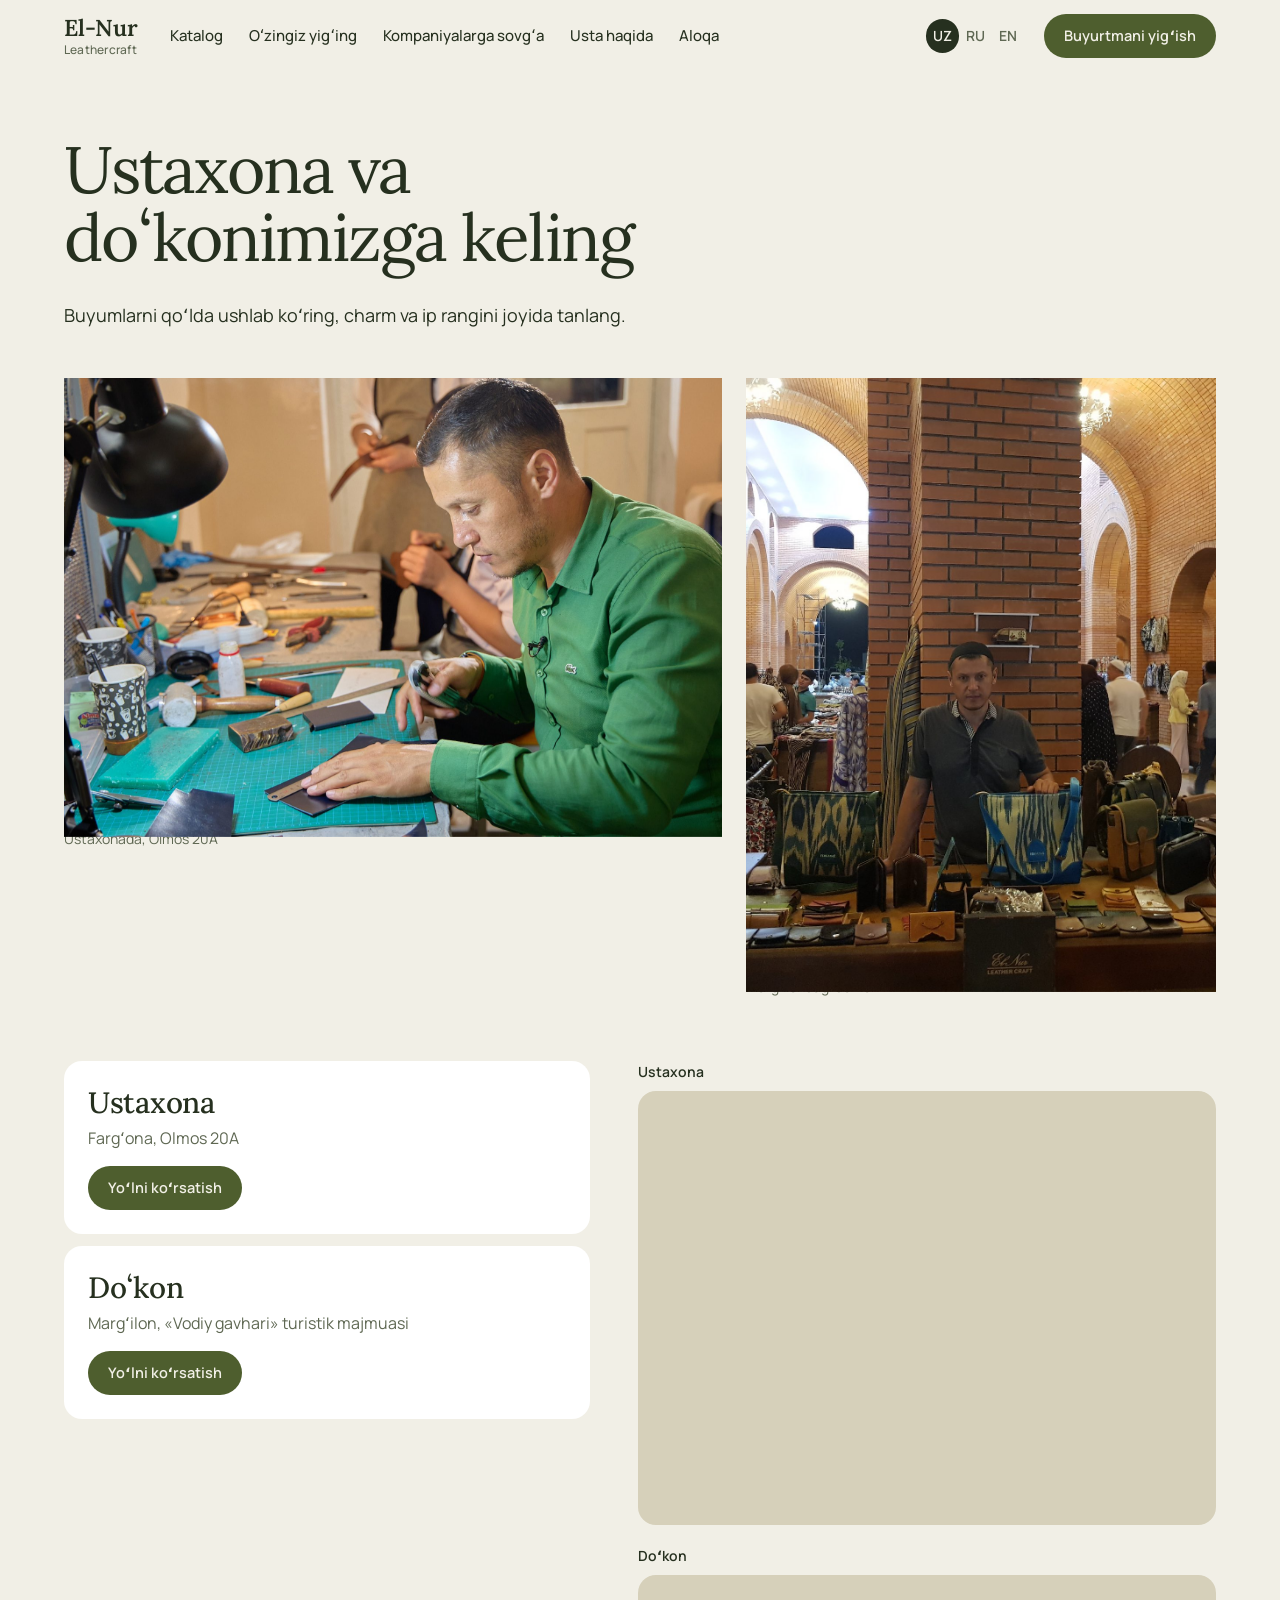
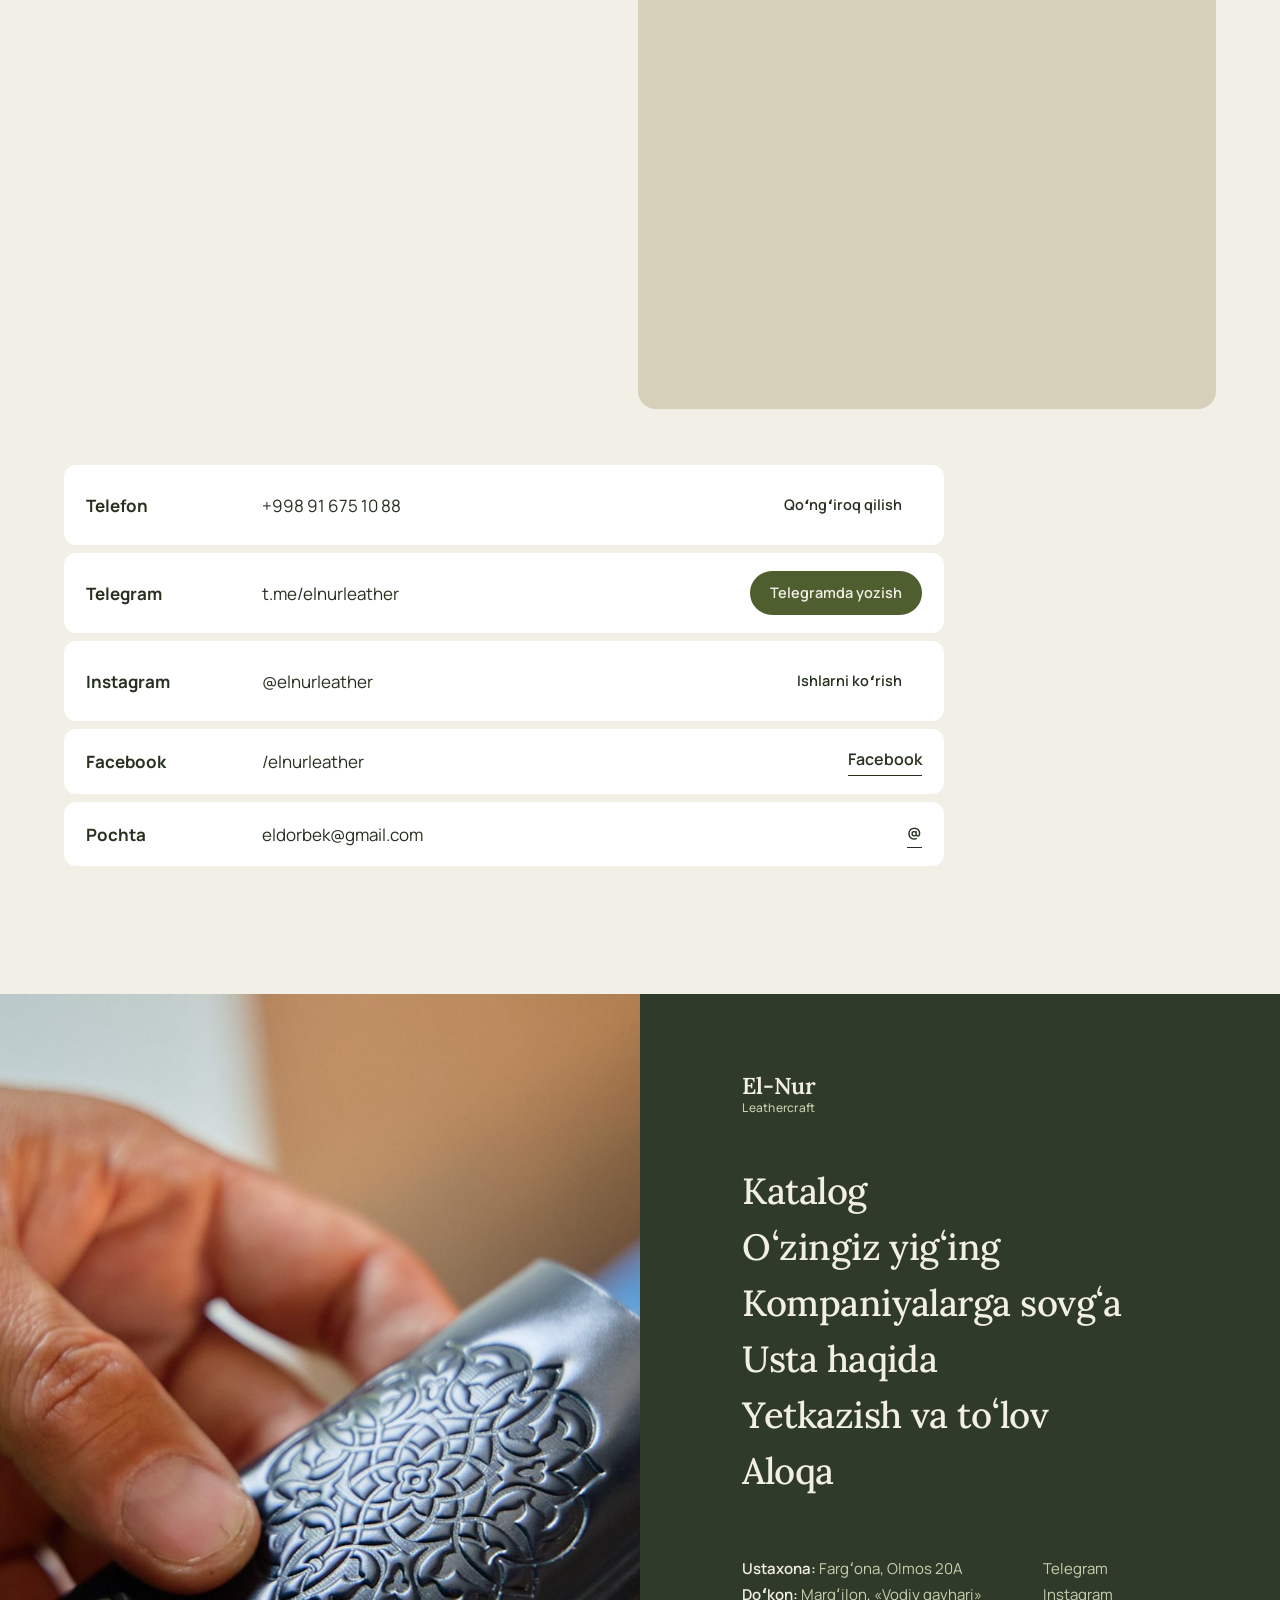
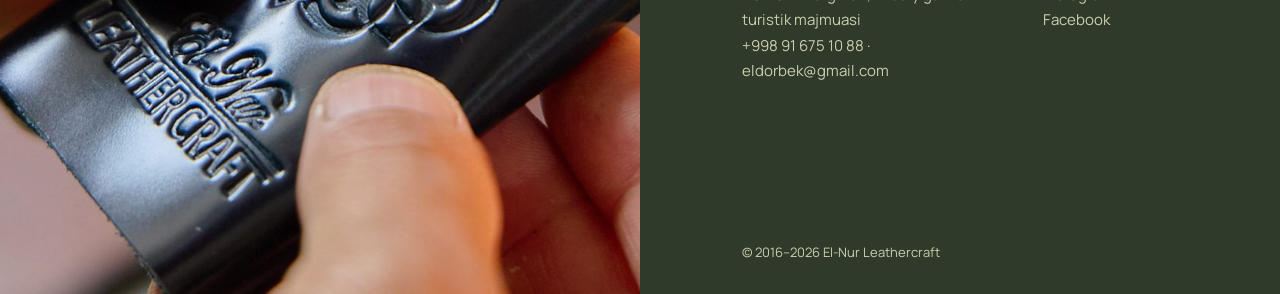
==== aloqa.html @ 0860b99e "El-Nur Leathercraft: sayt (bir sahifali landing + koʻp sahifali versiya) Co-Authored-By: Claude Opus" ====
<!doctype html>
<html lang="uz">
<head>
<meta charset="utf-8">
<meta name="viewport" content="width=device-width, initial-scale=1">
<title>Aloqa: ustaxona Fargʻonada, doʻkon Margʻilonda · El-Nur</title>
<meta name="description" content="El-Nur ustaxonasi: Fargʻona, Olmos 20A. Doʻkon: Margʻilon, «Vodiy gavhari». Telefon +998 91 675 10 88, Telegram va Instagram @elnurleather.">
<meta property="og:title" content="Aloqa: ustaxona Fargʻonada, doʻkon Margʻilonda · El-Nur"><meta property="og:description" content="El-Nur ustaxonasi: Fargʻona, Olmos 20A. Doʻkon: Margʻilon, «Vodiy gavhari». Telefon +998 91 675 10 88, Telegram va Instagram @elnurleather."><meta property="og:type" content="website">
<!-- og:image (1200x630, руки мастера за работой + логотип): нужна фотография от владельца -->
<link rel="icon" href="data:image/svg+xml,%3Csvg xmlns='http://www.w3.org/2000/svg' viewBox='0 0 32 32'%3E%3Crect width='32' height='32' rx='8' fill='%232F3A2A'/%3E%3Ctext x='16' y='22' text-anchor='middle' font-family='Georgia,serif' font-weight='600' font-size='17' fill='%23F1EFE6'%3EEN%3C/text%3E%3C/svg%3E">
<link rel="preconnect" href="https://fonts.googleapis.com">
<link rel="preconnect" href="https://fonts.gstatic.com" crossorigin>
<link href="https://fonts.googleapis.com/css2?family=Lora:wght@400;500;600&family=Manrope:wght@400;500;600;700&display=swap" rel="stylesheet">
<link rel="stylesheet" href="css/style.css">
<link rel="stylesheet" href="css/home.css">
<script>document.documentElement.className+=" js"</script>
<script>window.PAGE_META={"uz": ["Aloqa: ustaxona Fargʻonada, doʻkon Margʻilonda · El-Nur", "El-Nur ustaxonasi: Fargʻona, Olmos 20A. Doʻkon: Margʻilon, «Vodiy gavhari». Telefon +998 91 675 10 88, Telegram va Instagram @elnurleather."], "ru": ["Контакты: мастерская в Фергане, магазин в Маргилане", "Мастерская El-Nur: Фергана, Olmos 20A. Магазин: Маргилан, «Vodiy gavhari». Телефон +998 91 675 10 88, Telegram и Instagram @elnurleather."], "en": ["Visit El-Nur Leathercraft — Fergana & Margilan", "Workshop at Olmos 20A, Fergana, and a shop in the Vodiy Gavhari tourist complex, Margilan. Call +998 91 675 10 88 or message us on Telegram."]}</script>
</head>
<body class="home inner" data-page="aloqa" data-langs="uz,ru,en">
<header class="site"><div class="wrap bar"><a class="logo" href="index.html" aria-label="El-Nur Leathercraft"><b>El-Nur</b><span>Leathercraft</span></a><nav class="nav" aria-label="Menu"><a href="katalog.html" data-t="nav.catalog"></a><a href="konstruktor.html" data-t="nav.build"></a><a href="sovgalar.html" data-t="nav.gifts" data-noen></a><a href="usta.html" data-t="nav.about"></a><a href="aloqa.html" data-t="nav.contact" aria-current="page"></a></nav><div class="end"><div class="lang" role="group" data-aria="lang.label"><button type="button" data-set="uz" aria-pressed="true">UZ</button><button type="button" data-set="ru" aria-pressed="false">RU</button><button type="button" data-set="en" aria-pressed="false">EN</button></div><a class="btn btn-primary btn-sm" href="konstruktor.html" data-t="cta.build"></a><button class="menu-btn" type="button" aria-expanded="false" aria-controls="drawer" data-aria="menu"><svg viewBox="0 0 24 24" width="20" height="20" fill="none" stroke="currentColor" stroke-width="1.7" stroke-linecap="round"><path d="M4 8h16M4 16h16"/></svg><span class="t" data-t="menu"></span></button></div></div><div class="wrap drawer" id="drawer"><a href="katalog.html" data-t="nav.catalog"></a><a href="konstruktor.html" data-t="nav.build"></a><a href="sovgalar.html" data-t="nav.gifts" data-noen></a><a href="usta.html" data-t="nav.about"></a><a href="yetkazish.html" data-t="nav.delivery" data-noen></a><a href="aloqa.html" data-t="nav.contact" aria-current="page"></a><div class="lang" role="group" data-aria="lang.label"><button type="button" data-set="uz" aria-pressed="true">UZ</button><button type="button" data-set="ru" aria-pressed="false">RU</button><button type="button" data-set="en" aria-pressed="false">EN</button></div></div></header>
<main>
<div class="wrap page-head">
  <h1 data-t="ct.h1" style="max-width:16ch"></h1>
  <p class="lead" data-t="ct.lead" style="max-width:36em"></p>
  <!-- Часы работы мастерской и магазина, нужно ли звонить перед визитом, принимают ли группы туристов [уточнить у владельца].
       Точные точки на карте (координаты) не известны: карта ищет по адресу из js/config.js (MAP_WORKSHOP_Q, MAP_SHOP_Q) [уточнить у владельца]. -->

  <div class="ct-pics"><figure class="rv"><img data-par src="img/master.jpg" width="2000" height="1333" alt="Ustaxona, Fargʻona" loading="lazy"><figcaption data-t="cap.master"></figcaption></figure><figure class="rv d1"><img data-par src="img/shop.jpg" width="2000" height="1500" alt="Doʻkon, Margʻilon" loading="lazy"><figcaption data-t="cap.shop"></figcaption></figure></div>

  <div class="contact-grid">
    <div>
      <div class="place rv"><h3 data-t="ct.ws"></h3><p data-t="ct.wsv"></p><a class="btn btn-primary btn-sm" data-link="route-ws" href="#" data-t="ct.route"></a></div>
      <div class="place rv d1"><h3 data-t="ct.sh"></h3><p data-t="ct.shv"></p><a class="btn btn-primary btn-sm" data-link="route-sh" href="#" data-t="ct.route"></a></div>
    </div>
    <div>
      <p class="maplabel" data-t="ct.ws"></p>
      <div class="map"><iframe data-q="MAP_WORKSHOP_Q" loading="lazy" referrerpolicy="no-referrer-when-downgrade" title="Map"></iframe></div>
      <p class="maplabel" data-t="ct.sh" style="margin-top:20px"></p>
      <div class="map"><iframe data-q="MAP_SHOP_Q" loading="lazy" referrerpolicy="no-referrer-when-downgrade" title="Map"></iframe></div>
    </div>
  </div>

  <ul class="cgrid">
    <li><b data-t="ct.phone"></b><span data-phone></span><a class="btn btn-line btn-sm" data-link="tel" href="#" data-t="ct.callbtn"></a></li>
    <li><b data-t="ct.tg"></b><span>t.me/elnurleather</span><a class="btn btn-primary btn-sm" data-link="tg" href="#" data-t="ct.tgbtn"></a></li>
    <li><b data-t="ct.ig"></b><span>@elnurleather</span><a class="btn btn-line btn-sm" data-link="ig" href="#" data-t="ct.igbtn"></a></li>
    <li><b data-t="ct.fb"></b><span>/elnurleather</span><a class="link" data-link="fb" href="#">Facebook</a></li>
    <li><b data-t="ct.mail"></b><span data-email></span><a class="link" data-link="mail" href="#">@</a></li>
  </ul>
</div>
</main>

<footer class="h-foot">
  <div class="hf-photo"><img data-par src="img/emboss.jpg" width="2000" height="1333" alt="" loading="lazy"></div>
  <div class="hf-body">
    <a class="logo" href="index.html"><b>El-Nur</b><span>Leathercraft</span></a>
    <nav class="hf-menu" aria-label="Footer">
      <a href="katalog.html" data-t="nav.catalog"></a>
      <a href="konstruktor.html" data-t="nav.build"></a>
      <a href="sovgalar.html" data-t="nav.gifts" data-noen></a>
      <a href="usta.html" data-t="nav.about"></a>
      <a href="yetkazish.html" data-t="nav.delivery" data-noen></a>
      <a href="aloqa.html" data-t="nav.contact"></a>
    </nav>
    <div class="hf-info">
      <div><b data-t="foot.workshop"></b> <span data-t="foot.workshopv"></span><br><b data-t="foot.shop"></b> <span data-t="foot.shopv"></span><br><a data-link="tel" href="#" data-phone></a> · <a data-link="mail" href="#" data-email></a></div>
      <div><a data-link="tg" href="#">Telegram</a><br><a data-link="ig" href="#">Instagram</a><br><a data-link="fb" href="#">Facebook</a></div>
    </div>
    <p class="hf-legal" data-t="foot.copy"></p>
  </div>
</footer>
<div class="fab"><a class="tg" data-link="tg" href="#" data-aria="fab.tg"><svg viewBox="0 0 24 24" fill="none" stroke="currentColor" stroke-width="1.7" stroke-linejoin="round"><path d="M21 4L3 11.2l6.3 2.3L18 7.5l-6.6 7.2 7.1 5.3L21 4z"/></svg></a><a class="call" data-link="tel" href="#" data-aria="fab.call"><svg viewBox="0 0 24 24" fill="none" stroke="currentColor" stroke-width="1.7" stroke-linejoin="round"><path d="M5 4h4l2 5-2.5 1.5a11 11 0 005 5L15 13l5 2v4a2 2 0 01-2 2A16 16 0 013 6a2 2 0 012-2z"/></svg></a></div>
<script src="js/i18n.js"></script>
<script src="js/i18n-home.js"></script>
<script src="js/config.js"></script>
<script src="js/main.js"></script>
<script src="js/home.js"></script>
</body>
</html>
---- css/style.css ----
/* El-Nur Leathercraft — стиль «Олива и лён» (см. дизайн.md). Палитру и шрифты не менять. */
:root{
  --bg:#F1EFE6; --surface:#FFFFFF; --line:#DEDAC9; --text:#26301F; --muted:#5F6853;
  --accent:#4E5E2E; --accent-hover:#435127; --accent-press:#384421;
  --dark:#2F3A2A; --dark-2:#38452F; --on-dark:#F1EFE6; --on-dark-muted:#C9CFAE; --ph:#D6D0BA;
  --sel:#F7F7F0; --error:#9A3B2A;
  --r:18px; --header:72px; --bar:72px;
  --serif:"Lora",Georgia,serif; --sans:"Manrope",system-ui,-apple-system,"Segoe UI",sans-serif;
}
*{box-sizing:border-box;margin:0;padding:0}
html{-webkit-text-size-adjust:100%;scroll-behavior:smooth;scroll-padding-top:calc(var(--header) + 16px)}
body{background:var(--bg);color:var(--text);font:400 17px/1.6 var(--sans);-webkit-font-smoothing:antialiased;overflow-x:hidden}
a{color:inherit}
svg{display:block}
img{max-width:100%;display:block}
[hidden]{display:none!important}
.wrap{max-width:1360px;margin:0 auto;padding-left:40px;padding-right:40px}
:focus-visible{outline:2px solid var(--accent);outline-offset:3px}
.on-dark :focus-visible,.site :focus-visible,.foot :focus-visible,.hero :focus-visible .btn{outline-color:var(--on-dark-muted)}
.builder :focus-visible,.kb :focus-visible{outline-color:var(--accent)}
.sr{position:absolute;width:1px;height:1px;overflow:hidden;clip:rect(0 0 0 0);white-space:nowrap}

/* ---------- шапка ---------- */
.site{position:sticky;top:0;z-index:30;background:var(--dark);color:var(--on-dark)}
.bar{display:flex;align-items:center;gap:32px;height:var(--header)}
.logo{display:flex;flex-direction:column;text-decoration:none;line-height:1}
.logo b{font:600 23px/1 var(--serif);letter-spacing:-.01em}
.logo span{font:500 12px/1 var(--sans);color:var(--on-dark-muted);margin-top:5px;letter-spacing:.02em}
.nav{display:flex;gap:26px}
.nav a{font-size:15px;font-weight:500;text-decoration:none;padding:6px 0;background:linear-gradient(currentColor,currentColor) 0 100%/0 1px no-repeat;transition:background-size .25s}
.nav a:hover,.nav a[aria-current="page"]{background-size:100% 1px}
.end{margin-left:auto;display:flex;align-items:center;gap:20px}
.lang{display:flex;align-items:center;font-size:14px;font-weight:600;color:var(--on-dark-muted)}
.lang button{font:inherit;color:inherit;background:none;border:0;cursor:pointer;padding:6px 7px;border-radius:999px;transition:background-color .2s,color .2s}
.lang button:hover{color:var(--on-dark)}
.lang button[aria-pressed="true"]{color:var(--dark);background:var(--on-dark)}
.menu-btn{display:none;align-items:center;gap:8px;height:44px;padding:0 14px;border:0;border-radius:999px;background:var(--dark-2);color:var(--on-dark);font:600 14px/1 var(--sans);cursor:pointer}
.drawer{display:none;border-top:1px solid rgba(201,207,174,.2);padding-top:12px;padding-bottom:20px}
.drawer.open{display:block}
.drawer a{display:block;padding:12px 0;font-size:18px;font-weight:500;text-decoration:none}
.drawer .lang{margin-top:10px}

/* ---------- кнопки ---------- */
.btn{display:inline-flex;align-items:center;justify-content:center;gap:10px;height:54px;padding:0 28px;border-radius:999px;border:0;font:600 16px/1 var(--sans);text-decoration:none;cursor:pointer;transition:background-color .2s,color .2s,transform .15s,box-shadow .2s;white-space:nowrap}
.btn svg{width:18px;height:18px;flex:none;transition:transform .2s}
.btn:hover svg.arr{transform:translateX(3px)}
.btn:active{transform:translateY(1px)}
.btn:disabled,.btn[aria-disabled="true"]{background:var(--line);color:var(--muted);cursor:not-allowed}
.btn-light{background:var(--on-dark);color:var(--dark)}
.btn-light:hover{background:var(--surface)}
.btn-line-dark{background:transparent;color:var(--on-dark);box-shadow:inset 0 0 0 1.5px rgba(201,207,174,.55)}
.btn-line-dark:hover{box-shadow:inset 0 0 0 1.5px var(--on-dark)}
.btn-primary{background:var(--accent);color:var(--on-dark)}
.btn-primary:hover{background:var(--accent-hover)}
.btn-primary:active{background:var(--accent-press)}
.btn-line{background:transparent;color:var(--text);box-shadow:inset 0 0 0 1.5px var(--text)}
.btn-line:hover{background:var(--surface);box-shadow:none}
.btn-sm{height:44px;padding:0 20px;font-size:14.5px}
.btn-block{width:100%}
.link{font-weight:600;font-size:16px;text-decoration:none;border-bottom:1.5px solid currentColor;padding-bottom:2px}

/* ---------- заглушка фото ---------- */
.ph{position:relative;background:var(--ph);overflow:hidden;border-radius:var(--r)}
.ph::before{content:"";position:absolute;inset:0;background:repeating-linear-gradient(135deg,transparent 0 22px,rgba(38,48,31,.035) 22px 23px)}
.ph svg{position:absolute;right:18px;top:18px;width:22px;height:22px;color:var(--muted)}
.ph-label{position:absolute;left:20px;right:20px;bottom:18px;font-size:13px;line-height:1.45;color:var(--muted)}
.ph-label b{display:block;color:var(--text);font-weight:600}

/* ---------- первый экран ---------- */
.hero{background:var(--dark);color:var(--on-dark);padding:48px 0 88px}
.hero-grid{display:grid;grid-template-columns:minmax(0,5fr) minmax(0,6.4fr);gap:64px;align-items:center;min-height:calc(100svh - var(--header) - 136px)}
.eyebrow{font-size:16px;font-weight:500;color:var(--muted);margin-bottom:28px}
.hero .eyebrow,.on-dark .eyebrow{color:var(--on-dark-muted)}
h1,.h1{font:500 clamp(40px,2.1rem + 2.5vw,72px)/1.03 var(--serif);letter-spacing:-.025em;text-wrap:balance}
h2,.h2{font:500 clamp(32px,1.6rem + 1.6vw,52px)/1.05 var(--serif);letter-spacing:-.02em;text-wrap:balance}
h3,.h3{font:500 clamp(22px,1.2rem + .8vw,30px)/1.2 var(--serif);letter-spacing:-.01em}
.lead{margin-top:30px;max-width:32em;font-size:18px;line-height:1.6}
.ctas{display:flex;flex-wrap:wrap;gap:12px;margin-top:40px}
.note{margin-top:44px;display:flex;gap:28px;flex-wrap:wrap;font-size:14.5px;color:var(--on-dark-muted)}
.note b{display:block;font:500 20px/1.2 var(--serif);color:var(--on-dark);margin-bottom:4px}

/* ---------- мини-конструктор (первый экран) ---------- */
.builder{background:var(--bg);color:var(--text);border-radius:var(--r);padding:22px;display:grid;grid-template-columns:1.25fr 1fr;gap:22px}
.stage{background:var(--surface);border-radius:12px;display:flex;flex-direction:column;justify-content:space-between;padding:16px;min-height:100%}
.stage-top{display:flex;justify-content:space-between;align-items:center;font-size:13.5px;font-weight:600}
.stage-top span{color:var(--muted);font-weight:500}
.art{width:100%;height:auto;margin:auto 0;padding:24px 0}
.chips{display:flex;flex-wrap:wrap;gap:6px}
.chip{font-size:12.5px;line-height:1;padding:7px 10px;border-radius:999px;background:var(--bg);color:var(--text)}
.disclaimer{margin-top:12px;font-size:12px;line-height:1.45;color:var(--muted)}
.controls{display:flex;flex-direction:column;gap:18px}
.ctl-label{font-size:14px;font-weight:700;margin-bottom:9px}
.ctl-label span{font-weight:500;color:var(--muted)}
.ctl-label .k{color:var(--text);font-weight:700}
.items{display:grid;grid-template-columns:1fr 1fr;gap:6px}
.item{font:inherit;color:inherit;text-align:left;cursor:pointer;border:0;border-radius:12px;background:var(--surface);padding:10px 12px;box-shadow:inset 0 0 0 1px var(--line);transition:box-shadow .15s,background-color .15s}
.item b{display:block;font-size:14px;font-weight:600;line-height:1.25}
.item small{display:block;font-size:12.5px;color:var(--muted);margin-top:2px}
.item:hover{box-shadow:inset 0 0 0 1px var(--muted)}
.item[aria-pressed="true"]{box-shadow:inset 0 0 0 2px var(--accent);background:var(--sel)}
.swatches{display:flex;flex-wrap:wrap;gap:10px}
.sw{width:34px;height:34px;border-radius:50%;border:0;cursor:pointer;box-shadow:inset 0 0 0 1px rgba(38,48,31,.18);position:relative;transition:transform .15s}
.sw:hover{transform:scale(1.08)}
.sw[aria-pressed="true"]::after{content:"";position:absolute;inset:-5px;border-radius:50%;box-shadow:0 0 0 2px var(--accent)}
.field{display:flex;align-items:center;height:46px;border-radius:12px;background:var(--surface);box-shadow:inset 0 0 0 1px var(--line);padding:0 12px;transition:box-shadow .15s}
.field:focus-within{box-shadow:inset 0 0 0 2px var(--accent)}
.field input{flex:1;min-width:0;border:0;outline:0;background:transparent;font:600 15px var(--sans);color:var(--text);letter-spacing:.06em;text-transform:uppercase}
.field input::placeholder{color:#9AA08C;letter-spacing:0;text-transform:none;font-weight:500}
.field small{font-size:12.5px;color:var(--muted)}
.check{display:flex;align-items:center;gap:10px;font-size:14px;cursor:pointer;margin-top:10px}
.check input{appearance:none;-webkit-appearance:none;width:22px;height:22px;border-radius:7px;background:var(--surface);box-shadow:inset 0 0 0 1px var(--muted);display:grid;place-items:center;cursor:pointer;flex:none;margin:0}
.check input:checked{background:var(--accent);box-shadow:none}
.check input:checked::after{content:"";width:10px;height:6px;border:2px solid var(--on-dark);border-top:0;border-right:0;transform:rotate(-45deg) translate(1px,-1px)}
.check b{font-weight:500}
.check .pr{color:var(--muted);white-space:nowrap;margin-left:auto}
.total{grid-column:1/-1;background:var(--dark);color:var(--on-dark);border-radius:14px;padding:16px 16px 16px 22px;display:flex;align-items:center;gap:20px}
.total .sum{font:500 30px/1 var(--serif);letter-spacing:-.01em;white-space:nowrap}
.total .sum small{font:500 14px var(--sans);color:var(--on-dark-muted);margin-right:8px}
.total .sum .cur{font-size:.7em}
.total p{font-size:12.5px;line-height:1.4;color:var(--on-dark-muted);margin-top:6px;max-width:30em}
.total .btn{margin-left:auto;flex:none}

/* ---------- секции ---------- */
.sec{padding-top:120px}
.sec-head{display:flex;align-items:flex-end;justify-content:space-between;gap:24px;margin-bottom:48px}
.sec-head p{color:var(--muted);margin-top:14px;max-width:34em}
.tiles{display:grid;grid-template-columns:repeat(3,1fr);gap:40px 16px}
.tile{text-decoration:none;display:block}
.tile .ph{aspect-ratio:16/11;transition:transform .35s}
.tile:hover .ph{transform:translateY(-4px)}
.tile .row{display:flex;justify-content:space-between;gap:12px;margin-top:14px;font-size:16px;font-weight:600}
.tile .row span{font-weight:500;color:var(--muted);white-space:nowrap}

.dark{background:var(--dark);color:var(--on-dark);margin-top:120px;padding:96px 0}
.dark .dk{display:grid;grid-template-columns:minmax(0,1fr) minmax(0,1fr);gap:64px;align-items:center}
.dark p.t{color:var(--on-dark);margin-top:24px;max-width:30em}
.dsteps{list-style:none;counter-reset:s}
.dsteps li{counter-increment:s;display:grid;grid-template-columns:56px 1fr;gap:8px;padding:22px 0;border-top:1px solid rgba(201,207,174,.25)}
.dsteps li:last-child{border-bottom:1px solid rgba(201,207,174,.25)}
.dsteps li::before{content:counter(s);font:500 30px/1 var(--serif);color:var(--on-dark-muted)}
.dsteps b{display:block;font-weight:600}
.dsteps span{color:var(--on-dark-muted);font-size:15.5px}
.dark .ctas{margin-top:36px}

.pop{display:grid;grid-template-columns:repeat(4,1fr);gap:16px}
.card{background:var(--surface);border-radius:var(--r);padding:16px;display:flex;flex-direction:column}
.card .im{background:var(--bg);border-radius:12px;aspect-ratio:1/1;display:grid;place-items:center;padding:12px;transition:transform .35s}
.card:hover .im{transform:translateY(-4px)}
.card .im svg{width:100%;height:auto}
.card .nm{margin-top:14px;font-size:16px;font-weight:600;display:flex;justify-content:space-between;gap:10px}
.card .nm span{color:var(--muted);font-weight:500;white-space:nowrap}
.card .sub{font-size:13px;color:var(--muted);margin-top:2px}
.card .acts{display:flex;flex-direction:column;gap:8px;margin-top:16px}
.card .acts .btn{height:44px;font-size:14.5px;padding:0 16px}

.proof{display:grid;grid-template-columns:1.4fr 1fr 1fr;gap:16px}
.proof .ph{aspect-ratio:4/5}
.proof .ph:first-child{aspect-ratio:auto}
.proof-foot{margin-top:32px}

.about{display:grid;grid-template-columns:minmax(0,1fr) minmax(0,1fr);gap:64px;align-items:center}
.about .ph{aspect-ratio:3/2}
.about p.t{margin-top:24px;max-width:32em}
.about .btn{margin-top:32px}
.badge{margin-top:28px;background:var(--surface);border-radius:var(--r);padding:20px 22px;max-width:32em}
.badge b{display:block;font:500 20px/1.3 var(--serif);margin-bottom:6px}

.corp{background:var(--surface);border-radius:var(--r);padding:56px;display:grid;grid-template-columns:minmax(0,1fr) minmax(0,1fr);gap:64px;align-items:start}
.corp p.t{margin-top:24px;max-width:30em}

.how{list-style:none;display:grid;grid-template-columns:repeat(4,1fr);gap:0 32px;counter-reset:h}
.how li{counter-increment:h;border-top:1.5px solid var(--text);padding-top:20px}
.how li::before{content:counter(h);display:block;font:500 30px/1 var(--serif);margin-bottom:16px;color:var(--muted)}
.how b{display:block;font-weight:700;margin-bottom:6px}
.how span{color:var(--muted);font-size:16px}

.faq{max-width:880px}
.faq details{border-top:1px solid var(--line)}
.faq details:last-child{border-bottom:1px solid var(--line)}
.faq summary{list-style:none;cursor:pointer;padding:22px 40px 22px 0;font:600 18px/1.4 var(--sans);position:relative}
.faq summary::-webkit-details-marker{display:none}
.faq summary::after{content:"";position:absolute;right:6px;top:50%;width:10px;height:10px;border-right:2px solid currentColor;border-bottom:2px solid currentColor;transform:translateY(-70%) rotate(45deg);transition:transform .2s}
.faq details[open] summary::after{transform:translateY(-30%) rotate(-135deg)}
.faq details p{padding:0 40px 24px 0;color:var(--muted)}

/* ---------- подвал ---------- */
.foot{background:var(--dark);color:var(--on-dark);margin-top:120px;padding:72px 0 40px}
.foot-grid{display:grid;grid-template-columns:1.3fr 1fr 1fr;gap:48px}
.foot .logo b{font-size:28px}
.foot p{color:var(--on-dark-muted);font-size:15.5px;margin-top:16px;max-width:24em}
.foot h4{font:700 14px/1.2 var(--sans);margin-bottom:14px}
.foot ul{list-style:none;display:flex;flex-direction:column;gap:9px;font-size:15.5px;color:var(--on-dark-muted)}
.foot ul b{color:var(--on-dark);font-weight:600}
.foot a{text-decoration:none}
.foot ul a:hover{color:var(--on-dark);text-decoration:underline}
.foot .btn{margin-top:20px}
.foot-bottom{margin-top:56px;padding-top:24px;border-top:1px solid rgba(201,207,174,.25);font-size:14px;color:var(--on-dark-muted);display:flex;justify-content:space-between;gap:16px;flex-wrap:wrap}

/* ---------- плавающие кнопки ---------- */
.fab{display:none;position:fixed;right:16px;bottom:16px;z-index:40;flex-direction:column;gap:10px;transition:bottom .2s}
.fab a{width:54px;height:54px;border-radius:50%;display:grid;place-items:center;transition:transform .15s,background-color .2s}
.fab a:active{transform:scale(.95)}
.fab a svg{width:22px;height:22px}
.fab .tg{background:var(--accent);color:var(--on-dark)}
.fab .call{background:var(--surface);color:var(--text);box-shadow:inset 0 0 0 1px var(--line)}
.has-bar .fab{bottom:calc(var(--bar) + 16px)}

/* ---------- внутренние страницы ---------- */
.page-head{padding:72px 0 0}
.page-head p.lead{color:var(--text)}
.page-head .eyebrow{margin-bottom:20px}
.prose{max-width:760px}
.prose h2{margin-top:72px;margin-bottom:24px}
.prose h3{margin-top:40px;margin-bottom:10px}
.prose p+p{margin-top:14px}
.lines{list-style:none;max-width:880px;margin-top:40px}
.lines li{padding:20px 0;border-top:1px solid var(--line);display:grid;grid-template-columns:minmax(0,220px) 1fr;gap:24px}
.lines li:last-child{border-bottom:1px solid var(--line)}
.lines b{font-weight:700}
.lines span{color:var(--text)}
.lines em{font-style:normal;color:var(--muted)}
.filters{display:flex;flex-wrap:wrap;gap:8px;margin-top:40px}
.fchip{font:600 14px/1 var(--sans);padding:12px 18px;border-radius:999px;border:0;cursor:pointer;background:var(--surface);color:var(--text);box-shadow:inset 0 0 0 1px var(--line);transition:background-color .2s,color .2s}
.fchip:hover{box-shadow:inset 0 0 0 1px var(--muted)}
.fchip[aria-pressed="true"]{background:var(--accent);color:var(--on-dark);box-shadow:none}
.cat{display:grid;grid-template-columns:repeat(3,1fr);gap:40px 16px;margin-top:48px}
.cat .tile .ph{aspect-ratio:4/5}
.cat .acts{display:flex;flex-direction:column;gap:8px;margin-top:14px;align-items:flex-start}
.cat .empty{font-size:14.5px;color:var(--muted);margin-top:10px}
.contact-grid{display:grid;grid-template-columns:minmax(0,1fr) minmax(0,1.1fr);gap:48px;margin-top:56px;align-items:start}
.place{padding:24px 0;border-top:1px solid var(--line)}
.place:first-child{border-top:0;padding-top:0}
.place h3{margin-bottom:6px}
.place p{color:var(--muted);font-size:16px}
.place .btn{margin-top:14px}
.map{border-radius:var(--r);overflow:hidden;background:var(--ph);aspect-ratio:4/3}
.map iframe{width:100%;height:100%;border:0;display:block}
.map+.map{margin-top:16px}
.maplabel{font-size:14px;font-weight:600;margin:0 0 8px}
.cgrid{list-style:none;margin-top:56px;max-width:880px}
.cgrid li{display:grid;grid-template-columns:minmax(0,160px) 1fr auto;gap:16px;align-items:center;padding:16px 0;border-top:1px solid var(--line)}
.cgrid li:last-child{border-bottom:1px solid var(--line)}
.cgrid b{font-weight:700}

/* ---------- формы ---------- */
.form{display:flex;flex-direction:column;gap:18px}
.fld label,.fld .lb{display:block;font-weight:600;font-size:14px;margin-bottom:8px}
.fld input[type=text],.fld input[type=tel],.fld input[type=number],.fld input[type=date],.fld textarea,.fld select{width:100%;height:52px;border:0;border-radius:12px;background:var(--surface);box-shadow:inset 0 0 0 1px var(--line);padding:0 16px;font:500 16px var(--sans);color:var(--text);transition:box-shadow .15s}
.corp .fld input,.corp .fld textarea{background:var(--bg)}
.fld textarea{height:auto;min-height:104px;padding:14px 16px;resize:vertical;line-height:1.5}
.fld input::placeholder,.fld textarea::placeholder{color:#9AA08C}
.fld input:focus,.fld textarea:focus{outline:0;box-shadow:inset 0 0 0 2px var(--accent)}
.fld.bad input,.fld.bad textarea{box-shadow:inset 0 0 0 2px var(--error)}
.err{display:none;margin-top:6px;font-size:13px;color:var(--error)}
.fld.bad .err,.err.on{display:block}
.pills{display:flex;flex-wrap:wrap;gap:8px}
.pill{position:relative}
.pill input{position:absolute;opacity:0;inset:0;cursor:pointer}
.pill span{display:inline-flex;align-items:center;height:44px;padding:0 18px;border-radius:999px;background:var(--surface);box-shadow:inset 0 0 0 1px var(--line);font:600 14.5px var(--sans);transition:background-color .15s,box-shadow .15s}
.corp .pill span{background:var(--bg)}
.pill:hover span{box-shadow:inset 0 0 0 1px var(--muted)}
.pill input:checked+span{box-shadow:inset 0 0 0 2px var(--accent);background:var(--sel)}
.pill input:focus-visible+span{outline:2px solid var(--accent);outline-offset:3px}
.pill input:disabled+span{opacity:.5}
.file{font-size:14px;color:var(--muted)}
.file input{font:500 14px var(--sans);width:100%}
.hp{position:absolute;left:-9999px;opacity:0}
.fine{font-size:13px;color:var(--muted);line-height:1.5}
.fail{display:none;background:var(--bg);border-radius:12px;padding:16px;box-shadow:inset 0 0 0 2px var(--error)}
.fail.on{display:block}
.fail p{color:var(--error);font-size:15px;margin-bottom:12px}
.fail .row{display:flex;gap:10px;flex-wrap:wrap}
.thanks{display:none;padding:8px 0}
.thanks.on{display:block}
.thanks .no{font:500 22px/1.3 var(--serif);margin:14px 0}
.thanks .row{display:flex;gap:10px;flex-wrap:wrap;margin-top:24px}

/* ---------- страница конструктора ---------- */
.kb-head{padding:56px 0 40px}
.kb-head p.lead{margin-top:18px;max-width:36em}
.kb{display:grid;grid-template-columns:minmax(0,7fr) minmax(0,5fr);gap:56px;align-items:start}
.kb-stage{position:sticky;top:calc(var(--header) + 16px);z-index:5}
.kb .stage{min-height:0;padding:24px}
.kb .stage .art{padding:40px 0}
.kb .disclaimer{font-size:13px}
.kb-steps{display:flex;flex-direction:column;counter-reset:st}
.step{counter-increment:st;padding:28px 0;border-top:1px solid var(--line)}
.step:first-child{border-top:0;padding-top:0}
.step .ctl-label{font-size:15px;margin-bottom:14px}
.step .ctl-label::before{content:counter(st) ". ";color:var(--muted)}
.step .hint{font-size:13.5px;color:var(--muted);margin-top:12px;line-height:1.5}
.step .items{grid-template-columns:1fr 1fr;gap:10px}
.step .item{padding:14px 16px;border-radius:var(--r)}
.step .item b{font-size:15.5px}
.step .sw{width:36px;height:36px}
.step .pills .pill span{height:44px}
.measure summary{cursor:pointer;font-weight:600;font-size:14px;margin-top:12px;text-decoration:underline;text-underline-offset:3px}
.measure p{font-size:13.5px;color:var(--muted);margin-top:8px;line-height:1.5}
.sizebox{display:flex;align-items:center;gap:10px;margin-top:14px}
.sizebox .field{width:140px;height:52px}
.sizebox .field input{text-transform:none;letter-spacing:0;font-size:16px}
.stepnav{display:none;gap:10px;margin-top:20px}
.stepnav .btn{height:44px;font-size:14.5px;padding:0 20px}
.kb-total{background:var(--dark);color:var(--on-dark);border-radius:var(--r);padding:24px;margin-top:8px}
.kb-total .tt{font:700 14px/1 var(--sans);color:var(--on-dark-muted);margin-bottom:10px}
.kb-total .sum{font:500 34px/1 var(--serif);letter-spacing:-.01em}
.kb-total .sum small{font:500 14px var(--sans);color:var(--on-dark-muted);margin-right:8px}
.kb-total .sum .cur{font-size:.7em}
.kb-total p{font-size:13px;line-height:1.45;color:var(--on-dark-muted);margin:10px 0 18px}
.kb-total .btn{width:100%}
.kb-total .share{display:block;margin:14px auto 0;background:none;border:0;color:var(--on-dark);font:600 14px var(--sans);text-decoration:underline;text-underline-offset:3px;cursor:pointer}
.kb-total .msg{font-size:13px;color:var(--on-dark-muted);text-align:center;margin-top:10px;min-height:1em}
.kb-total .need{font-size:13.5px;color:#F2C9BE;text-align:center;margin-top:12px}
.order{margin-top:72px;background:var(--surface);border-radius:var(--r);padding:40px;max-width:760px}
.order h2{font-size:clamp(28px,1.4rem + 1vw,40px)}
.order .sub{color:var(--muted);margin:12px 0 28px}
.order .summary{background:var(--bg);border-radius:12px;padding:14px 16px;font-size:14px;line-height:1.55;margin-bottom:24px;color:var(--muted)}
.order .summary b{color:var(--text)}
.mbar{display:none;position:fixed;left:0;right:0;bottom:0;z-index:35;height:var(--bar);background:var(--dark);color:var(--on-dark);align-items:center;justify-content:space-between;gap:12px;padding:0 16px}
.mbar .sum{font:500 22px/1.1 var(--serif);white-space:nowrap}
.mbar .sum small{display:block;font:500 12px var(--sans);color:var(--on-dark-muted)}
.mbar .btn{height:46px;padding:0 20px;font-size:14.5px}

/* ---------- анимации появления ---------- */
.js .rv{opacity:0;transform:translateY(18px);transition:opacity .6s ease,transform .6s ease}
.js .rv.in{opacity:1;transform:none}
.js .rv.d1{transition-delay:.08s}.js .rv.d2{transition-delay:.16s}.js .rv.d3{transition-delay:.24s}

/* ---------- адаптив ---------- */
@media (max-width:1180px){
  .nav{display:none}.menu-btn{display:inline-flex}.end .lang{display:none}
  .hero-grid{grid-template-columns:1fr;gap:48px;min-height:0}
  .hero-text{max-width:720px}
  .pop{grid-template-columns:repeat(2,1fr)}
  .how{grid-template-columns:repeat(2,1fr);gap:32px}
  .foot-grid{grid-template-columns:1fr 1fr}
  .foot-grid>div:first-child{grid-column:1/-1}
}
@media (max-width:900px){
  .wrap{padding-left:24px;padding-right:24px}
  .builder{grid-template-columns:1fr;padding:14px;gap:16px}
  .tiles{grid-template-columns:repeat(6,72%);overflow-x:auto;scroll-snap-type:x mandatory;margin:0 -24px;padding:0 24px;scroll-padding:0 24px;scrollbar-width:none;gap:16px}
  .tile{scroll-snap-align:start}
  .sec{padding-top:72px}
  .sec-head{flex-direction:column;align-items:flex-start;margin-bottom:32px}
  .dark{margin-top:72px;padding:64px 0}
  .dark .dk,.about,.corp,.contact-grid{grid-template-columns:1fr;gap:36px}
  .corp{padding:28px 20px}
  .proof{grid-template-columns:1fr 1fr}
  .proof .ph:first-child{grid-column:1/-1;aspect-ratio:3/2}
  .cat{grid-template-columns:repeat(2,1fr)}
  .foot{margin-top:72px;padding:56px 0 32px}
  .fab{display:flex}
  .lines li{grid-template-columns:1fr;gap:4px}
  .cgrid li{grid-template-columns:1fr auto}
  .cgrid li b{grid-column:1/-1}
  /* конструктор */
  .kb{grid-template-columns:1fr;gap:24px}
  .kb-stage{top:var(--header);margin:0 -24px;padding:8px 24px;background:var(--bg)}
  .kb .stage{padding:10px 14px}
  .kb .stage .art{max-height:150px;padding:8px 0}
  .kb .stage .disclaimer,.kb .stage .chips{display:none}
  .stepnav{display:flex}
  .mbar{display:flex}
  .kb-total .btn{display:none}
  .kb-total .share{margin-top:6px}
  body.has-bar{padding-bottom:var(--bar)}
  .sw,.step .sw{width:40px;height:40px}
  .order{padding:24px 18px;margin-top:40px}
}
@media (max-width:560px){
  :root{--header:64px}
  body{font-size:16px}
  .wrap{padding-left:16px;padding-right:16px}
  .bar{gap:10px}
  .logo b{font-size:20px}.logo span{font-size:11px}
  .end{gap:8px}
  .end .btn-sm{height:40px;padding:0 14px;font-size:13.5px}
  .menu-btn{width:40px;height:40px;padding:0;justify-content:center}
  .menu-btn .t{display:none}
  .hero{padding:28px 0 56px}
  .eyebrow{font-size:14.5px;margin-bottom:16px}
  h1,.h1{font-size:clamp(34px,9.6vw,42px);line-height:1.05}
  .lead{margin-top:18px;font-size:16.5px}
  .ctas{margin-top:26px;flex-direction:column}
  .ctas .btn{width:100%}
  .note{display:none}
  .hero-grid{gap:32px}
  .total{flex-wrap:wrap;padding:16px}
  .total .btn{width:100%;margin:0}
  .tiles{margin:0 -16px;padding:0 16px;scroll-padding:0 16px}
  .pop{grid-template-columns:repeat(4,72%);overflow-x:auto;scroll-snap-type:x mandatory;margin:0 -16px;padding:0 16px;scroll-padding:0 16px;scrollbar-width:none}
  .card{scroll-snap-align:start}
  .how{grid-template-columns:1fr}
  .foot-grid{grid-template-columns:1fr}
  .cat{grid-template-columns:1fr}
  .page-head{padding-top:40px}
  .kb-stage{margin:0 -16px;padding:8px 16px}
  .kb-head{padding:32px 0 20px}
  .faq summary{font-size:16.5px}
  .items{grid-template-columns:1fr 1fr}
}
@media (prefers-reduced-motion:reduce){
  *{transition:none!important;scroll-behavior:auto!important}
  .js .rv{opacity:1;transform:none}
}
---- css/home.css ----
/* Главная v2 (16.11.2026): фото ведут, «Олива и лён» без изменений палитры и шрифтов.
   Направление: «фотографии разного размера, как отпечатки на стене». */
.home{--m:clamp(20px,5vw,80px);--gap:24px}
.home .wrap{max-width:none;padding-left:var(--m);padding-right:var(--m)}

/* шапка на льне */
.home .site{background:var(--bg);color:var(--text)}
.home .logo span{color:var(--muted)}
.home .lang{color:var(--muted)}
.home .lang button:hover{color:var(--text)}
.home .lang button[aria-pressed="true"]{color:var(--on-dark);background:var(--text)}
.home .menu-btn{background:var(--surface);color:var(--text)}
.home .site :focus-visible{outline-color:var(--accent)}
.home .drawer{border-top:0}

.g12{display:grid;grid-template-columns:repeat(12,minmax(0,1fr));column-gap:var(--gap);padding-left:var(--m);padding-right:var(--m)}
.home figure{margin:0}
.home figure img{width:100%;height:100%;object-fit:cover}
.home figcaption{font-size:14px;color:var(--muted);margin-top:12px;line-height:1.4}
.home h2{font-weight:400;font-size:clamp(32px,1.4rem + 2.2vw,60px);line-height:1.02;letter-spacing:-.025em}

/* ---------- 1. первый экран ---------- */
.h-hero{padding-top:clamp(28px,4vw,64px)}
.h-top{align-items:end;row-gap:28px}
.h-title{grid-column:1/9;font-weight:400;font-size:clamp(42px,1rem + 6vw,112px);line-height:.96;letter-spacing:-.035em;text-wrap:balance}
.h-side{grid-column:9/13;padding-bottom:10px}
.h-lead{font-size:17px;line-height:1.55;color:var(--text);max-width:34ch}
.h-ctas{display:flex;align-items:center;gap:24px;margin-top:28px;flex-wrap:wrap}
.h-rail{margin-top:clamp(40px,5vw,80px);align-items:start}
.pr img{display:block}
.pr-sq{grid-column:1/4}
.pr-sq img{aspect-ratio:1/1}
.pr-tall{grid-column:4/8}
.pr-tall img{aspect-ratio:3/4}
.pr-wide{grid-column:8/13}
.pr-wide img{aspect-ratio:4/3;object-position:62% 50%}

/* шторка на главном фото */
.js .shutter img{clip-path:inset(0 0 0 100%);transform:scale(1.12);transition:clip-path 1.1s cubic-bezier(.7,0,.2,1),transform 1.4s cubic-bezier(.2,.7,.2,1)}
.js .shutter.open img{clip-path:inset(0 0 0 0);transform:none}
.js .h-hero .pr-sq,.js .h-hero .pr-tall,.js .h-title,.js .h-side{opacity:0;transform:translateY(22px);transition:opacity .8s ease,transform .8s cubic-bezier(.2,.7,.2,1)}
.js .h-hero.in .h-title{opacity:1;transform:none}
.js .h-hero.in .h-side{opacity:1;transform:none;transition-delay:.12s}
.js .h-hero.in .pr-tall{opacity:1;transform:none;transition-delay:.2s}
.js .h-hero.in .pr-sq{opacity:1;transform:none;transition-delay:.3s}

/* ---------- 2. конструктор ---------- */
.h-build{background:var(--dark);color:var(--on-dark);margin-top:clamp(96px,11vw,180px);padding:clamp(72px,9vw,140px) 0}
.h-build-grid{display:grid;grid-template-columns:minmax(0,5fr) minmax(0,7fr);gap:clamp(40px,5vw,96px);align-items:center}
.h-build-text>p{margin-top:24px;font-size:18px;max-width:34ch;color:var(--on-dark)}
.h-steps{list-style:none;margin:36px 0 40px;display:flex;flex-direction:column;gap:18px}
.h-steps b{display:block;font:500 22px/1.25 var(--serif)}
.h-steps span{color:var(--on-dark-muted);font-size:16px}

/* ---------- 3. полоса изделий ---------- */
.h-band-sec{margin-top:clamp(96px,12vw,200px)}
.g12-h{padding-left:calc(var(--m) + (100vw - 2 * var(--m)) / 6);padding-right:var(--m);margin-bottom:56px}
.band{display:flex;height:clamp(420px,68svh,720px)}
.panel{position:relative;flex:2 1 0;overflow:hidden;text-decoration:none;color:var(--on-dark);transition:flex-grow .5s cubic-bezier(.2,.7,.2,1)}
.panel.p1{flex-grow:5}.panel.p3{flex-grow:3}
.panel img{position:absolute;inset:0;width:100%;height:100%;object-fit:cover;transition:transform .8s cubic-bezier(.2,.7,.2,1)}
.panel::after{content:"";position:absolute;inset:auto 0 0 0;height:45%;background:linear-gradient(to top,rgba(20,24,16,.62),rgba(20,24,16,0))}
.p-t{position:absolute;left:24px;bottom:22px;right:20px;z-index:1}
.p-t b{display:block;font:500 clamp(20px,1.2rem + .5vw,28px)/1.15 var(--serif);letter-spacing:-.01em}
.p-t small{display:block;font-size:14px;margin-top:6px;color:#E4E6D6}
@media (hover:hover){.band:hover .panel{flex-grow:2}.band .panel:hover{flex-grow:6}.panel:hover img{transform:scale(1.04)}}
.panel:focus-visible{outline-offset:-4px;outline-color:var(--on-dark)}
.band-foot{display:flex;justify-content:space-between;align-items:baseline;gap:24px;margin-top:20px}
.band-foot p{font-size:16px;color:var(--muted)}

/* ---------- 4. ремешки ---------- */
.h-straps{margin-top:clamp(96px,12vw,200px)}
.straps-head{display:flex;justify-content:space-between;align-items:flex-end;gap:24px}
.straps-head p{margin-top:16px;max-width:40ch;font-size:17px}
.straps-nav{display:flex;gap:8px}
.sq{width:48px;height:48px;border:0;background:var(--text);color:var(--on-dark);cursor:pointer;display:grid;place-items:center;border-radius:0;transition:background-color .2s,transform .15s}
.sq svg{width:20px;height:20px}
.sq:hover{background:var(--accent)}
.sq:active{transform:scale(.96)}
.prog{height:6px;background:var(--line);margin-top:28px;position:relative}
.prog i{position:absolute;left:0;top:0;bottom:0;width:20%;background:var(--text);transition:transform .2s;transform-origin:left}
.straps{list-style:none;display:grid;grid-template-columns:repeat(6,minmax(0,1fr));gap:var(--gap);padding:40px var(--m) 0}
.straps::-webkit-scrollbar{display:none}
.straps li{display:flex;flex-direction:column}
.straps b{font-size:18px;font-weight:700;line-height:1.3}
.straps p{font-size:15px;color:var(--muted);margin-top:8px;line-height:1.5;min-height:4.5em}
.straps .price{font-size:15px;font-weight:600;margin-top:6px}
.straps img{aspect-ratio:4/5;height:auto;object-fit:cover;background:var(--surface);width:100%;transition:transform .5s cubic-bezier(.2,.7,.2,1)}
.straps li:hover img{transform:translateY(-6px)}
.straps .o1 img{margin-top:24px}.straps .o2 img{margin-top:72px}.straps .o3 img{margin-top:40px}.straps .o4 img{margin-top:88px}.straps .o5 img{margin-top:32px}
.straps .more{background:var(--dark);color:var(--on-dark);border-radius:var(--r);padding:24px 22px;margin-top:56px}
.straps .more p{color:var(--on-dark-muted)}
.straps .more .btn{margin-top:auto;align-self:flex-start}

/* ---------- 5. мастер ---------- */
.h-about{margin-top:clamp(96px,12vw,200px)}
.about-lead{font-size:clamp(18px,1rem + .4vw,22px);line-height:1.5;margin-top:24px;max-width:46ch}
.about-tiles{display:grid;grid-template-columns:repeat(12,minmax(0,1fr));gap:16px var(--gap);margin-top:72px;align-items:start}
.about-photo{grid-column:1/9;position:relative}
.about-photo img{aspect-ratio:16/10}
.about-note{position:absolute;top:0;right:0;width:min(340px,48%);background:var(--bg);padding:20px 22px;font-size:16px;line-height:1.5}
.about-side{grid-column:9/13;display:flex;flex-direction:column;gap:28px;height:100%}
.about-tile{background:var(--dark);color:var(--on-dark);display:grid;grid-template-columns:1fr 1fr;gap:32px 20px;padding:32px 28px;border-radius:var(--r);margin:0}
.facts dt{font:500 clamp(22px,1rem + .8vw,30px)/1.1 var(--serif);letter-spacing:-.01em}
.facts dd{font-size:14px;color:var(--on-dark-muted);margin-top:6px;line-height:1.4}
.about-side .link{align-self:flex-start}
.about-side .badge{margin-top:0}

/* ---------- 6. как проходит заказ ---------- */
.h-how{margin-top:clamp(96px,11vw,180px)}
.how-row{list-style:none;display:grid;grid-template-columns:repeat(4,minmax(0,1fr));gap:var(--gap);margin-top:48px}
.how-row li{background:var(--surface);border-radius:var(--r);padding:28px 26px 32px;transition:transform .25s}
.how-row li:nth-child(2){margin-top:40px}.how-row li:nth-child(3){margin-top:16px}.how-row li:nth-child(4){margin-top:56px}
.how-row b{display:block;font:500 24px/1.2 var(--serif);margin-bottom:10px}
.how-row span{font-size:16px;color:var(--text)}

/* ---------- 7. вопросы ---------- */
.h-faq{margin-top:clamp(96px,11vw,180px);background:var(--surface);padding:clamp(72px,8vw,120px) 0}
.faq-grid{display:grid;grid-template-columns:minmax(0,5fr) minmax(0,7fr);gap:clamp(40px,5vw,96px);align-items:start}
.faq-facts{list-style:none;margin:28px 0 24px;display:flex;flex-direction:column;gap:8px;font-size:18px}
.faq-facts a{text-decoration:underline;text-decoration-color:var(--muted);text-underline-offset:5px;transition:text-decoration-color .2s}
.faq-facts a:hover{text-decoration-color:var(--text)}
.h-faq .faq details{border:0}
.h-faq .faq summary{font-size:19px;padding:16px 40px 16px 0}
.h-faq .faq details p{color:var(--muted);font-size:16.5px}
.faq-end{display:flex;align-items:center;gap:24px;margin-top:32px;flex-wrap:wrap}
.faq-pics{position:relative;padding-bottom:80px}
.fp-tall img{aspect-ratio:3/4;object-position:30% 50%}
.fp-sq{position:absolute;left:-40px;bottom:0;width:36%;background:var(--surface)}
.fp-sq img{aspect-ratio:1/1;border:10px solid var(--surface)}

/* ---------- 8. компании ---------- */
.h-corp{margin-top:clamp(96px,11vw,180px)}
.corp2{display:grid;grid-template-columns:minmax(0,7fr) minmax(0,5fr);gap:clamp(32px,4vw,72px);align-items:center}
.corp-photo img{aspect-ratio:4/3;object-position:50% 40%}
.corp-body .t{margin-top:20px;max-width:40ch}
.corp-body .form{margin-top:32px}

/* ---------- 9. связь ---------- */
.h-contact{display:grid;grid-template-columns:repeat(12,minmax(0,1fr));gap:var(--gap);align-items:start;padding-top:clamp(120px,11vw,180px);padding-bottom:clamp(96px,9vw,140px)}
.c-sentence{grid-column:1/7;font:400 clamp(24px,1rem + 1.4vw,36px)/1.2 var(--serif);letter-spacing:-.015em;max-width:24ch}
.c-pic{grid-column:8/10;width:100%;height:auto;aspect-ratio:1/1;object-fit:cover;align-self:start}
.c-links{grid-column:10/13;display:flex;flex-direction:column;gap:12px}
.c-links h2{font:600 18px/1.3 var(--sans);letter-spacing:0;margin-bottom:8px}
.c-links a{font-size:18px;text-decoration:underline;text-underline-offset:4px;text-decoration-thickness:1.5px}
.c-links a:hover{color:var(--accent)}
.c-links small{font-size:14px;color:var(--muted);margin-top:6px}

/* ---------- подвал ---------- */
.h-foot{display:grid;grid-template-columns:1fr 1fr;min-height:100svh;background:var(--dark);color:var(--on-dark)}
.hf-photo{overflow:hidden}
.hf-photo img{width:100%;height:100%;object-fit:cover;object-position:55% 45%;transform:scale(1.15)}
.hf-body{padding:80px var(--m) 32px clamp(32px,8vw,140px);display:flex;flex-direction:column}
.h-foot .logo span{color:var(--on-dark-muted)}
.hf-menu{display:flex;flex-direction:column;gap:14px;margin-top:56px}
.hf-menu a{font:500 clamp(26px,1rem + 1.6vw,40px)/1.15 var(--serif);text-decoration:none;letter-spacing:-.015em;transition:transform .3s cubic-bezier(.2,.7,.2,1),color .3s;align-self:flex-start}
@media (hover:hover){.hf-menu:hover a{color:var(--on-dark-muted)}.hf-menu a:hover{color:var(--on-dark);transform:translateX(12px)}}
.hf-info{display:grid;grid-template-columns:1.6fr 1fr;gap:24px;margin-top:64px;font-size:15px;line-height:1.7;color:var(--on-dark-muted)}
.hf-info b{color:var(--on-dark);font-weight:600}
.hf-info a{text-decoration:none}
.hf-info a:hover{color:var(--on-dark);text-decoration:underline}
.hf-legal{margin-top:auto;padding-top:40px;font-size:13px;color:var(--on-dark-muted)}
.h-foot :focus-visible{outline-color:var(--on-dark-muted)}

/* ---------- адаптив ---------- */
@media (max-width:1180px){
  .h-title{grid-column:1/-1}
  .h-side{grid-column:1/10}
  .h-build-grid{grid-template-columns:1fr}
  .how-row{grid-template-columns:repeat(2,minmax(0,1fr))}
  .how-row li:nth-child(n){margin-top:0}
  .how-row li:nth-child(even){margin-top:32px}
}
@media (max-width:900px){
  .home{--gap:16px}
  .h-side{grid-column:1/-1}
  .h-rail{display:flex;flex-direction:column}
  .pr-tall{width:72%;order:1}
  .pr-sq{width:46%;order:2;align-self:flex-end;margin-top:-96px;position:relative;z-index:1;background:var(--bg);padding:10px 0 0 10px}
  .pr-wide{order:3}
  .pr-wide{margin:40px calc(-1 * var(--m)) 0}
  .pr-wide figcaption{padding:0 var(--m)}
  .g12-h{padding-left:var(--m);margin-bottom:32px}
  .band{flex-wrap:wrap;height:auto}
  .panel{height:42svh;min-height:240px;flex:none!important}
  .panel.p1,.panel.p3{width:64%}.panel.p2,.panel.p4{width:36%}
  .band-foot{flex-direction:column;gap:12px}
  .straps{grid-template-columns:repeat(2,minmax(0,1fr));row-gap:48px}
  .straps .o1 img,.straps .o3 img,.straps .o5 img{margin-top:16px}.straps .o2 img,.straps .o4 img{margin-top:48px}
  .straps p{min-height:0}
  .about-tiles{grid-template-columns:1fr;margin-top:40px}
  .about-photo,.about-side{grid-column:1/-1}
  .about-photo img{aspect-ratio:4/3}
  .about-note{position:static;width:auto;padding:16px 0 0}
  .faq-grid{grid-template-columns:1fr}
  .faq-pics{order:-1;padding-bottom:0;margin-bottom:24px}
  .fp-tall img{aspect-ratio:4/5}
  .fp-sq{left:auto;right:-8px;bottom:-24px;width:38%}
  .corp2{grid-template-columns:1fr}
  .h-contact{grid-template-columns:96px 1fr;gap:20px 20px}
  .c-sentence{grid-column:1/-1}
  .c-pic{grid-column:1/2}
  .c-links{grid-column:2/3}
  .h-foot{grid-template-columns:1fr;min-height:0}
  .hf-photo{height:50svh}
  .hf-body{padding:48px var(--m) 32px}
  .hf-menu{margin-top:32px}
  .hf-menu a{font-size:clamp(26px,8vw,36px)}
  .hf-info{grid-template-columns:1fr;margin-top:40px}
}
@media (max-width:560px){
  .h-title{font-size:clamp(38px,11vw,48px);line-height:1}
  .h-ctas{flex-direction:column;align-items:flex-start;gap:18px}
  .h-ctas .btn{width:100%}
  .how-row{grid-template-columns:1fr}
  .how-row li:nth-child(n){margin-top:0}
  .about-tile{padding:24px 20px;gap:24px 16px}
}
@media (prefers-reduced-motion:reduce){
  .js .shutter img{clip-path:none;transform:none}
  .js .h-hero .pr-sq,.js .h-hero .pr-tall,.js .h-title,.js .h-side{opacity:1;transform:none}
  .hf-photo img{transform:none}
}

/* мелкий текст конструктора — не меньше 13px */
.home .chip,.home .disclaimer,.home .total p,.home .field small,.home .item small,.home .check .pr{font-size:13px}
@media (max-width:1180px){.straps{grid-template-columns:repeat(3,minmax(0,1fr));row-gap:48px}}
/* лёгкий параллакс фото при прокрутке */
.js [data-par]{will-change:transform}
.about-photo,.corp-photo,.fp-tall,.hf-photo{overflow:hidden}
@media (max-width:900px){
  .home .straps{grid-template-columns:repeat(2,minmax(0,1fr))}
  .straps-head{flex-direction:column;align-items:flex-start}
  .p-t{left:16px;bottom:16px;right:12px}
}
.home .nav a{background:none;text-decoration:underline;text-decoration-color:transparent;text-underline-offset:6px;transition:text-decoration-color .25s}
.home .nav a:hover{text-decoration-color:currentColor}
.home .fab .call{box-shadow:none}
.home .btn-line,.home .btn-line:hover{box-shadow:none;background:var(--surface)}

/* ---------- внутренние страницы ---------- */
.inner h1{font-weight:400;letter-spacing:-.03em}
.inner .page-head,.inner .kb-head{padding-top:clamp(40px,5vw,80px)}
.inner .h-foot{margin-top:clamp(96px,10vw,160px)}
.pg-split{display:grid;grid-template-columns:minmax(0,7fr) minmax(0,5fr);gap:clamp(32px,5vw,96px);align-items:start}
.pg-fig{overflow:hidden;position:sticky;top:calc(var(--header) + 24px)}
.pg-fig img{width:100%;aspect-ratio:4/5;object-fit:cover}
.tphoto{aspect-ratio:4/5;overflow:hidden;background:var(--surface)}
.tphoto img{width:100%;height:100%;object-fit:cover;transition:transform .6s cubic-bezier(.2,.7,.2,1)}
.tile:hover .tphoto img{transform:scale(1.04)}
.tsoon{aspect-ratio:4/5;background:var(--dark);color:var(--on-dark-muted);display:flex;align-items:flex-end;padding:24px;font:500 20px/1.3 var(--serif);border-radius:var(--r)}
.u-pics{display:grid;grid-template-columns:repeat(12,minmax(0,1fr));gap:var(--gap);align-items:start}
.u-a{grid-column:1/9;overflow:hidden}.u-a img{aspect-ratio:3/2}
.u-b{grid-column:9/13;margin-top:120px;overflow:hidden}.u-b img{aspect-ratio:3/4;object-position:45% 50%}
.u-visit{display:grid;grid-template-columns:minmax(0,6fr) minmax(0,5fr);gap:clamp(32px,5vw,96px);align-items:start}
.u-visit .ctas{grid-column:2}
.u-shop{overflow:hidden;grid-row:span 2}.u-shop img{aspect-ratio:4/3}
.ct-pics{display:grid;grid-template-columns:7fr 5fr;gap:var(--gap);margin:48px 0 64px;align-items:start}
.ct-pics figure{overflow:hidden}
.ct-pics figure:first-child img{aspect-ratio:3/2}
.ct-pics figure:last-child img{aspect-ratio:4/5;object-position:40% 50%}
@media (max-width:900px){
  .pg-split,.u-visit,.ct-pics{grid-template-columns:1fr}
  .pg-fig{position:static;order:-1}
  .pg-fig img{aspect-ratio:4/3}
  .u-a,.u-b{grid-column:1/-1;margin-top:0}
  .u-b{width:64%;margin:-48px 0 0 auto;position:relative;background:var(--bg);padding:10px 0 0 10px}
  .u-visit .ctas{grid-column:1}
  .ct-pics figure:last-child{width:72%;margin-left:auto}
}

/* без тонких линий на внутренних страницах */
.home .how li,.home .lines li,.home .cgrid li,.home .place,.home .step{border:0}
.home .lines li,.home .cgrid li{background:var(--surface);border-radius:12px;padding:18px 22px;margin-bottom:8px}
.home .how li{background:var(--surface);border-radius:var(--r);padding:26px 24px}
.home .place{background:var(--surface);border-radius:var(--r);padding:24px;margin-bottom:12px}
.home .step{padding-top:28px}
.kb-real{margin-top:clamp(96px,10vw,160px)}
.kb-real>p{margin-top:16px;max-width:48ch;color:var(--muted)}
.kr-row{display:grid;grid-template-columns:5fr 4fr 6fr 4fr;gap:var(--gap);margin-top:40px;align-items:start}
.kr-row figure{overflow:hidden}
.kr-row img{aspect-ratio:4/5}
.kr-row figure:nth-child(2){margin-top:64px}.kr-row figure:nth-child(4){margin-top:32px}
@media (max-width:900px){.kr-row{grid-template-columns:1fr 1fr}.kr-row figure:nth-child(n){margin-top:0}.kr-row figure:nth-child(even){margin-top:32px}}
.pg-items{margin:28px 0 32px;font:500 clamp(20px,1rem + .6vw,26px)/1.35 var(--serif);max-width:24ch}
.home .how{list-style:none;counter-reset:none}
.home .how li::before{display:none}
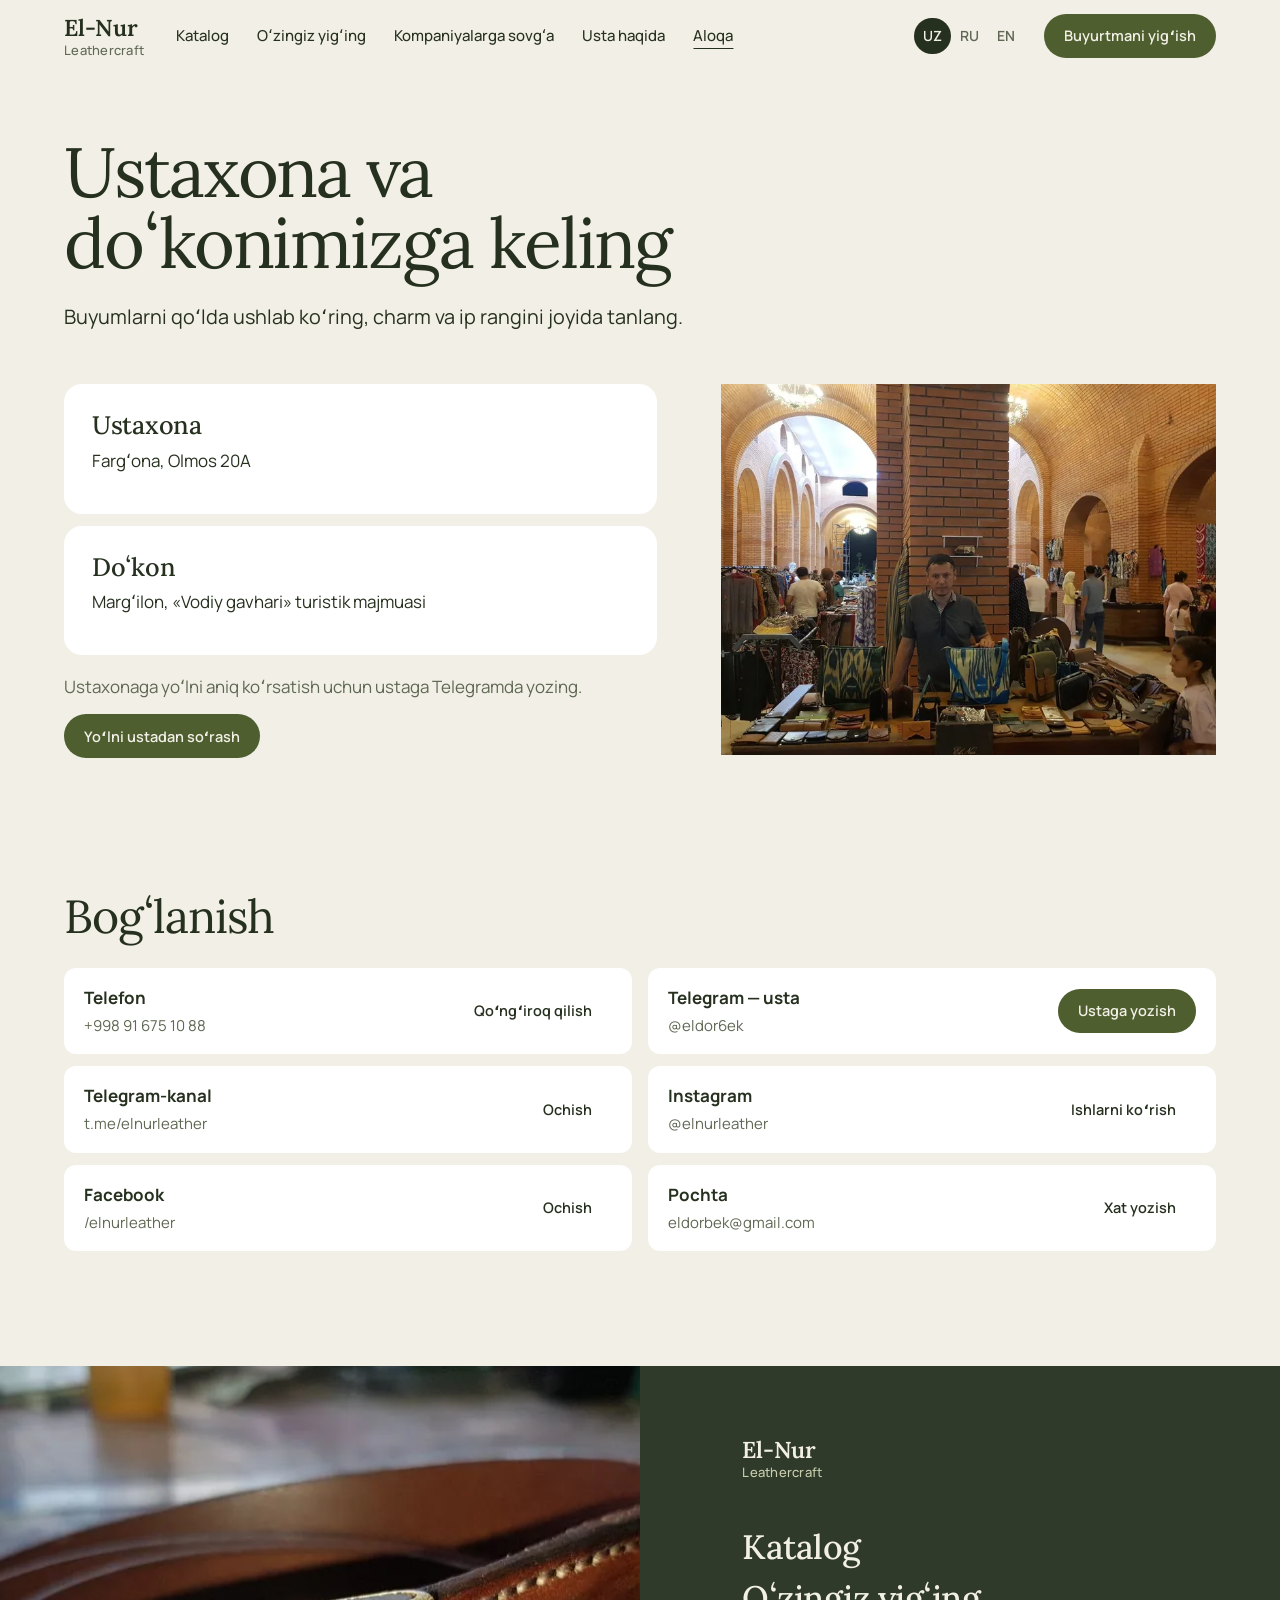
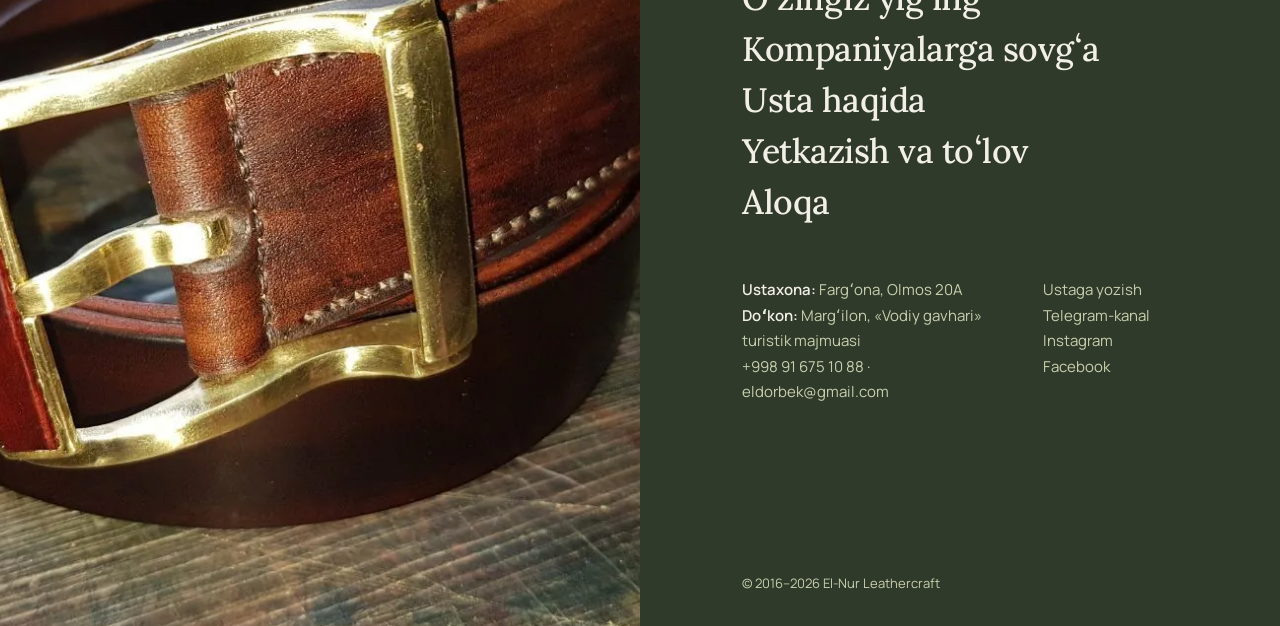
==== commit 30eaba34: "El-Nur: koʻp sahifali sayt asosiy versiya (katalog, mahsulot sahifasi, UZ/RU/EN, animatsiyalar) Bir " ====
--- a/aloqa.html
+++ b/aloqa.html
@@ -3,77 +3,86 @@
 <head>
 <meta charset="utf-8">
 <meta name="viewport" content="width=device-width, initial-scale=1">
-<title>Aloqa: ustaxona Fargʻonada, doʻkon Margʻilonda · El-Nur</title>
-<meta name="description" content="El-Nur ustaxonasi: Fargʻona, Olmos 20A. Doʻkon: Margʻilon, «Vodiy gavhari». Telefon +998 91 675 10 88, Telegram va Instagram @elnurleather.">
-<meta property="og:title" content="Aloqa: ustaxona Fargʻonada, doʻkon Margʻilonda · El-Nur"><meta property="og:description" content="El-Nur ustaxonasi: Fargʻona, Olmos 20A. Doʻkon: Margʻilon, «Vodiy gavhari». Telefon +998 91 675 10 88, Telegram va Instagram @elnurleather."><meta property="og:type" content="website">
-<!-- og:image (1200x630, руки мастера за работой + логотип): нужна фотография от владельца -->
-<link rel="icon" href="data:image/svg+xml,%3Csvg xmlns='http://www.w3.org/2000/svg' viewBox='0 0 32 32'%3E%3Crect width='32' height='32' rx='8' fill='%232F3A2A'/%3E%3Ctext x='16' y='22' text-anchor='middle' font-family='Georgia,serif' font-weight='600' font-size='17' fill='%23F1EFE6'%3EEN%3C/text%3E%3C/svg%3E">
-<link rel="preconnect" href="https://fonts.googleapis.com">
-<link rel="preconnect" href="https://fonts.gstatic.com" crossorigin>
+<title>Aloqa: ustaxona va doʻkon, Fargʻona va Margʻilon — El-Nur</title>
+<meta name="description" content="Manzillar, telefon, Telegram va Instagram. Ustaxona — Fargʻona, Olmos 20A; doʻkon — Margʻilon, «Vodiy gavhari».">
+<link rel="canonical" href="https://rakhmatmir.github.io/elnur-leather/aloqa.html">
+<meta property="og:site_name" content="El-Nur Leathercraft"><meta property="og:type" content="website"><meta property="og:url" content="https://rakhmatmir.github.io/elnur-leather/aloqa.html">
+<meta property="og:title" content="Aloqa: ustaxona va doʻkon, Fargʻona va Margʻilon — El-Nur"><meta property="og:description" content="Manzillar, telefon, Telegram va Instagram. Ustaxona — Fargʻona, Olmos 20A; doʻkon — Margʻilon, «Vodiy gavhari».">
+<meta property="og:image" content="https://rakhmatmir.github.io/elnur-leather/img/og.jpg"><meta property="og:image:width" content="1200"><meta property="og:image:height" content="630">
+<meta name="twitter:card" content="summary_large_image"><meta name="twitter:image" content="https://rakhmatmir.github.io/elnur-leather/img/og.jpg">
+<meta name="theme-color" content="#F1EFE6">
+<link rel="icon" type="image/svg+xml" href="img/favicon.svg"><link rel="icon" type="image/png" sizes="48x48" href="img/favicon-48.png">
+<link rel="preconnect" href="https://fonts.googleapis.com"><link rel="preconnect" href="https://fonts.gstatic.com" crossorigin>
 <link href="https://fonts.googleapis.com/css2?family=Lora:wght@400;500;600&family=Manrope:wght@400;500;600;700&display=swap" rel="stylesheet">
-<link rel="stylesheet" href="css/style.css">
-<link rel="stylesheet" href="css/home.css">
-<script>document.documentElement.className+=" js"</script>
-<script>window.PAGE_META={"uz": ["Aloqa: ustaxona Fargʻonada, doʻkon Margʻilonda · El-Nur", "El-Nur ustaxonasi: Fargʻona, Olmos 20A. Doʻkon: Margʻilon, «Vodiy gavhari». Telefon +998 91 675 10 88, Telegram va Instagram @elnurleather."], "ru": ["Контакты: мастерская в Фергане, магазин в Маргилане", "Мастерская El-Nur: Фергана, Olmos 20A. Магазин: Маргилан, «Vodiy gavhari». Телефон +998 91 675 10 88, Telegram и Instagram @elnurleather."], "en": ["Visit El-Nur Leathercraft — Fergana & Margilan", "Workshop at Olmos 20A, Fergana, and a shop in the Vodiy Gavhari tourist complex, Margilan. Call +998 91 675 10 88 or message us on Telegram."]}</script>
+<link rel="stylesheet" href="css/style.css?v=1811c">
+<script>document.documentElement.className+=" js";try{if(sessionStorage.getItem("pt")){document.documentElement.className+=" pt-in";sessionStorage.removeItem("pt")}}catch(e){}setTimeout(function(){if(!window.__mot)document.documentElement.classList.add("nomotion")},3000);</script>
+<script>window.PAGE_META={"uz":["Aloqa: ustaxona va doʻkon, Fargʻona va Margʻilon — El-Nur","Manzillar, telefon, Telegram va Instagram. Ustaxona — Fargʻona, Olmos 20A; doʻkon — Margʻilon, «Vodiy gavhari»."],"ru":["Контакты: мастерская и магазин, Фергана и Маргилан — El-Nur","Адреса, телефон, Telegram и Instagram. Мастерская — Фергана, ул. Олмос, 20А; магазин — Маргилан, «Водий гавхари»."],"en":["Visit Us: Workshop and Shop in Fergana and Margilan — El-Nur","Addresses, phone, Telegram and Instagram. Workshop: Olmos 20A, Fergana; shop: Vodiy Gavhari, Margilan."]};</script>
+<script type="application/ld+json">{"@context":"https://schema.org","@graph":[{"@type":"LocalBusiness","@id":"https://rakhmatmir.github.io/elnur-leather/#workshop","name":"El-Nur Leathercraft","url":"https://rakhmatmir.github.io/elnur-leather/","image":"https://rakhmatmir.github.io/elnur-leather/img/og.jpg","telephone":"+998916751088","address":{"@type":"PostalAddress","streetAddress":"Olmos 20A","addressLocality":"Fargʻona","addressCountry":"UZ"},"sameAs":["https://www.instagram.com/elnurleather/","https://www.facebook.com/elnurleather","https://t.me/elnurleather","https://t.me/eldor6ek"]},{"@type":"LocalBusiness","@id":"https://rakhmatmir.github.io/elnur-leather/#shop","name":"El-Nur Leathercraft","url":"https://rakhmatmir.github.io/elnur-leather/","image":"https://rakhmatmir.github.io/elnur-leather/img/og.jpg","telephone":"+998916751088","address":{"@type":"PostalAddress","streetAddress":"«Vodiy gavhari» turistik majmuasi","addressLocality":"Margʻilon","addressCountry":"UZ"},"sameAs":["https://www.instagram.com/elnurleather/","https://t.me/elnurleather"]}]}</script>
 </head>
-<body class="home inner" data-page="aloqa" data-langs="uz,ru,en">
-<header class="site"><div class="wrap bar"><a class="logo" href="index.html" aria-label="El-Nur Leathercraft"><b>El-Nur</b><span>Leathercraft</span></a><nav class="nav" aria-label="Menu"><a href="katalog.html" data-t="nav.catalog"></a><a href="konstruktor.html" data-t="nav.build"></a><a href="sovgalar.html" data-t="nav.gifts" data-noen></a><a href="usta.html" data-t="nav.about"></a><a href="aloqa.html" data-t="nav.contact" aria-current="page"></a></nav><div class="end"><div class="lang" role="group" data-aria="lang.label"><button type="button" data-set="uz" aria-pressed="true">UZ</button><button type="button" data-set="ru" aria-pressed="false">RU</button><button type="button" data-set="en" aria-pressed="false">EN</button></div><a class="btn btn-primary btn-sm" href="konstruktor.html" data-t="cta.build"></a><button class="menu-btn" type="button" aria-expanded="false" aria-controls="drawer" data-aria="menu"><svg viewBox="0 0 24 24" width="20" height="20" fill="none" stroke="currentColor" stroke-width="1.7" stroke-linecap="round"><path d="M4 8h16M4 16h16"/></svg><span class="t" data-t="menu"></span></button></div></div><div class="wrap drawer" id="drawer"><a href="katalog.html" data-t="nav.catalog"></a><a href="konstruktor.html" data-t="nav.build"></a><a href="sovgalar.html" data-t="nav.gifts" data-noen></a><a href="usta.html" data-t="nav.about"></a><a href="yetkazish.html" data-t="nav.delivery" data-noen></a><a href="aloqa.html" data-t="nav.contact" aria-current="page"></a><div class="lang" role="group" data-aria="lang.label"><button type="button" data-set="uz" aria-pressed="true">UZ</button><button type="button" data-set="ru" aria-pressed="false">RU</button><button type="button" data-set="en" aria-pressed="false">EN</button></div></div></header>
-<main>
-<div class="wrap page-head">
-  <h1 data-t="ct.h1" style="max-width:16ch"></h1>
-  <p class="lead" data-t="ct.lead" style="max-width:36em"></p>
-  <!-- Часы работы мастерской и магазина, нужно ли звонить перед визитом, принимают ли группы туристов [уточнить у владельца].
-       Точные точки на карте (координаты) не известны: карта ищет по адресу из js/config.js (MAP_WORKSHOP_Q, MAP_SHOP_Q) [уточнить у владельца]. -->
+<body class="home inner page-aloqa" data-page="aloqa">
+<a class="skip" href="#main" data-t="skip">Asosiy qismga oʻtish</a>
+<header class="site"><div class="wrap bar"><a class="logo" href="index.html" aria-label="El-Nur Leathercraft"><b>El-Nur</b><span>Leathercraft</span></a><nav class="nav" aria-label="Menu"><a href="katalog.html" data-t="nav.catalog">Katalog</a><a href="konstruktor.html" data-t="nav.build">Oʻzingiz yigʻing</a><a href="sovgalar.html" data-t="nav.gifts">Kompaniyalarga sovgʻa</a><a href="usta.html" data-t="nav.about">Usta haqida</a><a href="aloqa.html" data-t="nav.contact" aria-current="page">Aloqa</a></nav><div class="end"><div class="lang" role="group" data-aria="lang.label" aria-label="Til"><button type="button" data-set="uz" aria-pressed="true">UZ</button><button type="button" data-set="ru" aria-pressed="false">RU</button><button type="button" data-set="en" aria-pressed="false">EN</button></div><a class="btn btn-primary btn-sm" href="konstruktor.html" data-t="cta.build">Buyurtmani yigʻish</a><button class="menu-btn" type="button" aria-expanded="false" aria-controls="drawer" data-aria="menu" aria-label="Menyu"><svg viewBox="0 0 24 24" width="20" height="20" fill="none" stroke="currentColor" stroke-width="1.7" stroke-linecap="round" aria-hidden="true"><path class="o" d="M4 8h16M4 16h16"/><path class="x" d="M6 6l12 12M18 6L6 18"/></svg><span class="t" data-t="menu">Menyu</span></button></div></div><div class="wrap drawer" id="drawer"><a href="katalog.html" data-t="nav.catalog">Katalog</a><a href="konstruktor.html" data-t="nav.build">Oʻzingiz yigʻing</a><a href="sovgalar.html" data-t="nav.gifts">Kompaniyalarga sovgʻa</a><a href="usta.html" data-t="nav.about">Usta haqida</a><a href="yetkazish.html" data-t="nav.delivery">Yetkazish va toʻlov</a><a href="aloqa.html" data-t="nav.contact" aria-current="page">Aloqa</a><div class="lang" role="group" data-aria="lang.label" aria-label="Til"><button type="button" data-set="uz" aria-pressed="true">UZ</button><button type="button" data-set="ru" aria-pressed="false">RU</button><button type="button" data-set="en" aria-pressed="false">EN</button></div><a class="btn btn-primary drawer-cta" href="konstruktor.html" data-t="cta.build">Buyurtmani yigʻish</a><p class="drawer-ct"><a data-link="tel" href="#" data-phone></a><a data-link="master" href="#" data-t="foot.write">Ustaga yozish</a></p></div></header>
+<main id="main">
+<section class="wrap page-head">
+  <h1 class="rv" data-t="ct.h1">Ustaxona va doʻkonimizga keling</h1>
+  <p class="lead rv" data-t="ct.lead">Buyumlarni qoʻlda ushlab koʻring, charm va ip rangini joyida tanlang.</p>
+</section>
 
-  <div class="ct-pics"><figure class="rv"><img data-par src="img/master.jpg" width="2000" height="1333" alt="Ustaxona, Fargʻona" loading="lazy"><figcaption data-t="cap.master"></figcaption></figure><figure class="rv d1"><img data-par src="img/shop.jpg" width="2000" height="1500" alt="Doʻkon, Margʻilon" loading="lazy"><figcaption data-t="cap.shop"></figcaption></figure></div>
-
-  <div class="contact-grid">
-    <div>
-      <div class="place rv"><h3 data-t="ct.ws"></h3><p data-t="ct.wsv"></p><a class="btn btn-primary btn-sm" data-link="route-ws" href="#" data-t="ct.route"></a></div>
-      <div class="place rv d1"><h3 data-t="ct.sh"></h3><p data-t="ct.shv"></p><a class="btn btn-primary btn-sm" data-link="route-sh" href="#" data-t="ct.route"></a></div>
+<section class="wrap ct-grid">
+  <div class="ct-places">
+    <div class="place rv">
+      <h2 class="h3" data-t="ct.ws">Ustaxona</h2>
+      <p data-t="ct.wsv">Fargʻona, Olmos 20A</p>
+      <div class="place-btns"><a class="btn btn-line btn-sm" data-link="route-ws" href="#" hidden data-t="ct.route">Yoʻlni koʻrsatish</a></div>
+      <div class="map" data-map="ws" hidden><iframe title="" loading="lazy" referrerpolicy="no-referrer-when-downgrade"></iframe></div>
     </div>
-    <div>
-      <p class="maplabel" data-t="ct.ws"></p>
-      <div class="map"><iframe data-q="MAP_WORKSHOP_Q" loading="lazy" referrerpolicy="no-referrer-when-downgrade" title="Map"></iframe></div>
-      <p class="maplabel" data-t="ct.sh" style="margin-top:20px"></p>
-      <div class="map"><iframe data-q="MAP_SHOP_Q" loading="lazy" referrerpolicy="no-referrer-when-downgrade" title="Map"></iframe></div>
+    <div class="place rv">
+      <h2 class="h3" data-t="ct.sh">Doʻkon</h2>
+      <p data-t="ct.shv">Margʻilon, «Vodiy gavhari» turistik majmuasi</p>
+      <div class="place-btns"><a class="btn btn-line btn-sm" data-link="route-sh" href="#" hidden data-t="ct.route">Yoʻlni koʻrsatish</a></div>
+      <div class="map" data-map="sh" hidden><iframe title="" loading="lazy" referrerpolicy="no-referrer-when-downgrade"></iframe></div>
+    </div>
+    <div class="place place-ask rv" data-noroute>
+      <p data-t="route.note">Ustaxonaga yoʻlni aniq koʻrsatish uchun ustaga Telegramda yozing.</p>
+      <a class="btn btn-primary btn-sm" data-link="master" href="#" data-t="route.ask">Yoʻlni ustadan soʻrash</a>
     </div>
   </div>
+  <div class="ct-side">
+    <figure class="ct-pic"><span class="cur" data-par><picture><source type="image/webp" srcset="img/shop-800.webp 800w, img/shop-1600.webp 1600w" sizes="(max-width: 768px) 100vw, 50vw"><img src="img/shop.jpg" width="1600" height="1200" data-alt="alt.shop" alt="El-Nur doʻkoni, Margʻilon"></picture></span></figure>
+  </div>
+</section>
 
+<section class="wrap ct-links-sec" aria-labelledby="ctl">
+  <h2 id="ctl" class="rv" data-t="ct.linksh">Bogʻlanish</h2>
   <ul class="cgrid">
-    <li><b data-t="ct.phone"></b><span data-phone></span><a class="btn btn-line btn-sm" data-link="tel" href="#" data-t="ct.callbtn"></a></li>
-    <li><b data-t="ct.tg"></b><span>t.me/elnurleather</span><a class="btn btn-primary btn-sm" data-link="tg" href="#" data-t="ct.tgbtn"></a></li>
-    <li><b data-t="ct.ig"></b><span>@elnurleather</span><a class="btn btn-line btn-sm" data-link="ig" href="#" data-t="ct.igbtn"></a></li>
-    <li><b data-t="ct.fb"></b><span>/elnurleather</span><a class="link" data-link="fb" href="#">Facebook</a></li>
-    <li><b data-t="ct.mail"></b><span data-email></span><a class="link" data-link="mail" href="#">@</a></li>
+    <li class="rv"><div><b data-t="ct.phone">Telefon</b><span data-phone></span></div><a class="btn btn-line btn-sm" data-link="tel" href="#" data-t="ct.callbtn">Qoʻngʻiroq qilish</a></li>
+    <li class="rv"><div><b data-t="ct.tgm">Telegram — usta</b><span>@eldor6ek</span></div><a class="btn btn-primary btn-sm" data-link="master" href="#" data-t="ct.tgbtn">Ustaga yozish</a></li>
+    <li class="rv"><div><b data-t="ct.tgc">Telegram-kanal</b><span>t.me/elnurleather</span></div><a class="btn btn-line btn-sm" data-link="channel" href="#" data-t="ct.open">Ochish</a></li>
+    <li class="rv"><div><b>Instagram</b><span>@elnurleather</span></div><a class="btn btn-line btn-sm" data-link="ig" href="#" data-t="ct.igbtn">Ishlarni koʻrish</a></li>
+    <li class="rv"><div><b>Facebook</b><span>/elnurleather</span></div><a class="btn btn-line btn-sm" data-link="fb" href="#" data-t="ct.open">Ochish</a></li>
+    <li class="rv"><div><b data-t="ct.mail">Pochta</b><span data-email></span></div><a class="btn btn-line btn-sm" data-link="mail" href="#" data-t="ct.mailbtn">Xat yozish</a></li>
   </ul>
-</div>
+</section>
 </main>
 
 <footer class="h-foot">
-  <div class="hf-photo"><img data-par src="img/emboss.jpg" width="2000" height="1333" alt="" loading="lazy"></div>
+  <div class="hf-photo"><span class="cur" data-par><picture><source type="image/webp" srcset="img/belt-800.webp 800w, img/belt-1280.webp 1280w" sizes="100vw"><img src="img/belt.jpg" width="1280" height="960" alt="" loading="lazy"></picture></span></div>
   <div class="hf-body">
-    <a class="logo" href="index.html"><b>El-Nur</b><span>Leathercraft</span></a>
-    <nav class="hf-menu" aria-label="Footer">
-      <a href="katalog.html" data-t="nav.catalog"></a>
-      <a href="konstruktor.html" data-t="nav.build"></a>
-      <a href="sovgalar.html" data-t="nav.gifts" data-noen></a>
-      <a href="usta.html" data-t="nav.about"></a>
-      <a href="yetkazish.html" data-t="nav.delivery" data-noen></a>
-      <a href="aloqa.html" data-t="nav.contact"></a>
-    </nav>
+    <a class="logo" href="index.html" aria-label="El-Nur Leathercraft"><b>El-Nur</b><span>Leathercraft</span></a>
+    <nav class="hf-menu" aria-label="Footer"><a href="katalog.html" data-t="nav.catalog">Katalog</a><a href="konstruktor.html" data-t="nav.build">Oʻzingiz yigʻing</a><a href="sovgalar.html" data-t="nav.gifts">Kompaniyalarga sovgʻa</a><a href="usta.html" data-t="nav.about">Usta haqida</a><a href="yetkazish.html" data-t="nav.delivery">Yetkazish va toʻlov</a><a href="aloqa.html" data-t="nav.contact">Aloqa</a></nav>
     <div class="hf-info">
-      <div><b data-t="foot.workshop"></b> <span data-t="foot.workshopv"></span><br><b data-t="foot.shop"></b> <span data-t="foot.shopv"></span><br><a data-link="tel" href="#" data-phone></a> · <a data-link="mail" href="#" data-email></a></div>
-      <div><a data-link="tg" href="#">Telegram</a><br><a data-link="ig" href="#">Instagram</a><br><a data-link="fb" href="#">Facebook</a></div>
+      <div><b data-t="foot.workshop">Ustaxona:</b> <span data-t="foot.workshopv">Fargʻona, Olmos 20A</span><br><b data-t="foot.shop">Doʻkon:</b> <span data-t="foot.shopv">Margʻilon, «Vodiy gavhari» turistik majmuasi</span><br><a data-link="tel" href="#" data-phone></a> · <a data-link="mail" href="#" data-email></a></div>
+      <div><a data-link="master" href="#" data-t="foot.write">Ustaga yozish</a><br><a data-link="channel" href="#" data-t="foot.channel">Telegram-kanal</a><br><a data-link="ig" href="#">Instagram</a><br><a data-link="fb" href="#">Facebook</a></div>
     </div>
-    <p class="hf-legal" data-t="foot.copy"></p>
+    <p class="hf-legal" data-t="foot.copy">© 2016–2026 El-Nur Leathercraft</p>
   </div>
 </footer>
-<div class="fab"><a class="tg" data-link="tg" href="#" data-aria="fab.tg"><svg viewBox="0 0 24 24" fill="none" stroke="currentColor" stroke-width="1.7" stroke-linejoin="round"><path d="M21 4L3 11.2l6.3 2.3L18 7.5l-6.6 7.2 7.1 5.3L21 4z"/></svg></a><a class="call" data-link="tel" href="#" data-aria="fab.call"><svg viewBox="0 0 24 24" fill="none" stroke="currentColor" stroke-width="1.7" stroke-linejoin="round"><path d="M5 4h4l2 5-2.5 1.5a11 11 0 005 5L15 13l5 2v4a2 2 0 01-2 2A16 16 0 013 6a2 2 0 012-2z"/></svg></a></div>
-<script src="js/i18n.js"></script>
-<script src="js/i18n-home.js"></script>
-<script src="js/config.js"></script>
-<script src="js/main.js"></script>
-<script src="js/home.js"></script>
+<div class="fab"><a class="tg" data-link="master" href="#" data-aria="fab.tg" aria-label="Ustaga Telegramda yozish"><svg viewBox="0 0 24 24" fill="none" stroke="currentColor" stroke-width="1.7" stroke-linejoin="round" aria-hidden="true"><path d="M21 4L3 11.2l6.3 2.3L18 7.5l-6.6 7.2 7.1 5.3L21 4z"/></svg></a></div>
+<div class="pt" aria-hidden="true"></div>
+<script src="js/i18n.js?v=1811c" defer></script>
+<script src="js/config.js?v=1811c" defer></script>
+<script src="js/products.js?v=1811c" defer></script>
+<script src="js/main.js?v=1811c" defer></script>
+<script src="js/motion.js?v=1811c" defer></script>
 </body>
 </html>
--- a/css/style.css
+++ b/css/style.css
@@ -1,11 +1,12 @@
-/* El-Nur Leathercraft — стиль «Олива и лён» (см. дизайн.md). Палитру и шрифты не менять. */
+/* El-Nur Leathercraft — «Олива и лён» (дизайн.md). Палитра и шрифты (Lora + Manrope) не менять. Один файл для всего сайта. */
 :root{
   --bg:#F1EFE6; --surface:#FFFFFF; --line:#DEDAC9; --text:#26301F; --muted:#5F6853;
   --accent:#4E5E2E; --accent-hover:#435127; --accent-press:#384421;
   --dark:#2F3A2A; --dark-2:#38452F; --on-dark:#F1EFE6; --on-dark-muted:#C9CFAE; --ph:#D6D0BA;
   --sel:#F7F7F0; --error:#9A3B2A;
-  --r:18px; --header:72px; --bar:72px;
+  --r:18px; --header:72px; --bar:72px; --m:clamp(16px,5vw,80px); --gap:24px; --sec:clamp(72px,9vw,140px);
   --serif:"Lora",Georgia,serif; --sans:"Manrope",system-ui,-apple-system,"Segoe UI",sans-serif;
+  --out:cubic-bezier(.16,1,.3,1);
 }
 *{box-sizing:border-box;margin:0;padding:0}
 html{-webkit-text-size-adjust:100%;scroll-behavior:smooth;scroll-padding-top:calc(var(--header) + 16px)}
@@ -13,394 +14,580 @@
 a{color:inherit}
 svg{display:block}
 img{max-width:100%;display:block}
+picture{display:contents}
+figure{margin:0}
+ul,ol{list-style:none}
+button{font-family:inherit}
 [hidden]{display:none!important}
-.wrap{max-width:1360px;margin:0 auto;padding-left:40px;padding-right:40px}
+.wrap{max-width:1720px;margin:0 auto;padding-left:var(--m);padding-right:var(--m)}
+.g12{display:grid;grid-template-columns:repeat(12,minmax(0,1fr));column-gap:var(--gap);padding-left:var(--m);padding-right:var(--m);max-width:1720px;margin:0 auto}
 :focus-visible{outline:2px solid var(--accent);outline-offset:3px}
-.on-dark :focus-visible,.site :focus-visible,.foot :focus-visible,.hero :focus-visible .btn{outline-color:var(--on-dark-muted)}
-.builder :focus-visible,.kb :focus-visible{outline-color:var(--accent)}
+.on-dark :focus-visible,.h-foot :focus-visible,.kb-total :focus-visible,.mbar :focus-visible{outline-color:var(--on-dark-muted)}
 .sr{position:absolute;width:1px;height:1px;overflow:hidden;clip:rect(0 0 0 0);white-space:nowrap}
+.skip{position:fixed;left:12px;top:-60px;z-index:100;background:var(--dark);color:var(--on-dark);padding:12px 18px;border-radius:999px;text-decoration:none;font-weight:600;transition:top .2s}
+.skip:focus{top:12px}
+
+/* ---------- типографика ---------- */
+h1,h2,h3{font-family:var(--serif);font-weight:400;text-wrap:balance}
+h1{font-size:clamp(36px,1rem + 4.2vw,80px);line-height:1.02;letter-spacing:-.03em}
+h2{font-size:clamp(30px,1.3rem + 2vw,58px);line-height:1.04;letter-spacing:-.025em}
+h3,.h3{font:500 clamp(22px,1.1rem + .6vw,28px)/1.2 var(--serif);letter-spacing:-.01em}
+.lead{margin-top:24px;max-width:36em;font-size:clamp(17px,1rem + .3vw,20px);line-height:1.55}
+.fine{font-size:14px;line-height:1.5;color:var(--muted)}
+.link{font-weight:600;font-size:16px;text-decoration:none;border-bottom:1.5px solid currentColor;padding-bottom:2px;transition:color .2s,border-color .2s}
+.link:hover{color:var(--accent)}
+.ctas{display:flex;flex-wrap:wrap;align-items:center;gap:16px 24px;margin-top:32px}
 
 /* ---------- шапка ---------- */
-.site{position:sticky;top:0;z-index:30;background:var(--dark);color:var(--on-dark)}
+.site{position:sticky;top:0;z-index:30;background:var(--bg);color:var(--text)}
 .bar{display:flex;align-items:center;gap:32px;height:var(--header)}
-.logo{display:flex;flex-direction:column;text-decoration:none;line-height:1}
+.logo{display:flex;flex-direction:column;text-decoration:none;line-height:1;flex:none}
 .logo b{font:600 23px/1 var(--serif);letter-spacing:-.01em}
-.logo span{font:500 12px/1 var(--sans);color:var(--on-dark-muted);margin-top:5px;letter-spacing:.02em}
-.nav{display:flex;gap:26px}
-.nav a{font-size:15px;font-weight:500;text-decoration:none;padding:6px 0;background:linear-gradient(currentColor,currentColor) 0 100%/0 1px no-repeat;transition:background-size .25s}
-.nav a:hover,.nav a[aria-current="page"]{background-size:100% 1px}
+.logo span{font:500 13px/1 var(--sans);color:var(--muted);margin-top:5px;letter-spacing:.02em}
+.nav{display:flex;gap:28px}
+.nav a{font-size:15px;font-weight:500;text-decoration:underline;text-decoration-color:transparent;text-underline-offset:7px;padding:6px 0;transition:text-decoration-color .25s}
+.nav a:hover,.nav a[aria-current="page"]{text-decoration-color:currentColor}
 .end{margin-left:auto;display:flex;align-items:center;gap:20px}
-.lang{display:flex;align-items:center;font-size:14px;font-weight:600;color:var(--on-dark-muted)}
-.lang button{font:inherit;color:inherit;background:none;border:0;cursor:pointer;padding:6px 7px;border-radius:999px;transition:background-color .2s,color .2s}
-.lang button:hover{color:var(--on-dark)}
-.lang button[aria-pressed="true"]{color:var(--dark);background:var(--on-dark)}
-.menu-btn{display:none;align-items:center;gap:8px;height:44px;padding:0 14px;border:0;border-radius:999px;background:var(--dark-2);color:var(--on-dark);font:600 14px/1 var(--sans);cursor:pointer}
-.drawer{display:none;border-top:1px solid rgba(201,207,174,.2);padding-top:12px;padding-bottom:20px}
+.lang{display:flex;align-items:center;font-size:14px;font-weight:600;color:var(--muted)}
+.lang button{font:inherit;color:inherit;background:none;border:0;cursor:pointer;padding:7px 9px;border-radius:999px;transition:background-color .2s,color .2s}
+.lang button:hover{color:var(--text)}
+.lang button[aria-pressed="true"]{color:var(--on-dark);background:var(--text)}
+.menu-btn{display:none;align-items:center;gap:8px;height:44px;padding:0 14px;border:0;border-radius:999px;background:var(--surface);color:var(--text);font:600 14px/1 var(--sans);cursor:pointer}
+.drawer{display:none;padding-top:8px;padding-bottom:20px}
 .drawer.open{display:block}
 .drawer a{display:block;padding:12px 0;font-size:18px;font-weight:500;text-decoration:none}
+.drawer a[aria-current="page"]{color:var(--accent)}
 .drawer .lang{margin-top:10px}
+.menu-btn .x{display:none}
+.menu-btn[aria-expanded="true"] .x{display:inline}
+.menu-btn[aria-expanded="true"] .o{display:none}
+.drawer a.btn{display:flex;margin-top:18px;padding:14px 28px;font-size:16px;color:var(--on-dark)}
+.drawer .drawer-ct{display:flex;flex-wrap:wrap;gap:0 24px;margin-top:6px}
+.drawer .drawer-ct a{font-size:16px;font-weight:600}
 
 /* ---------- кнопки ---------- */
-.btn{display:inline-flex;align-items:center;justify-content:center;gap:10px;height:54px;padding:0 28px;border-radius:999px;border:0;font:600 16px/1 var(--sans);text-decoration:none;cursor:pointer;transition:background-color .2s,color .2s,transform .15s,box-shadow .2s;white-space:nowrap}
-.btn svg{width:18px;height:18px;flex:none;transition:transform .2s}
-.btn:hover svg.arr{transform:translateX(3px)}
-.btn:active{transform:translateY(1px)}
-.btn:disabled,.btn[aria-disabled="true"]{background:var(--line);color:var(--muted);cursor:not-allowed}
-.btn-light{background:var(--on-dark);color:var(--dark)}
-.btn-light:hover{background:var(--surface)}
-.btn-line-dark{background:transparent;color:var(--on-dark);box-shadow:inset 0 0 0 1.5px rgba(201,207,174,.55)}
-.btn-line-dark:hover{box-shadow:inset 0 0 0 1.5px var(--on-dark)}
+.btn{display:inline-flex;align-items:center;justify-content:center;gap:10px;min-height:54px;padding:14px 28px;max-width:100%;border-radius:999px;border:0;font:600 16px/1.2 var(--sans);text-align:center;text-decoration:none;cursor:pointer;transition:background-color .25s,color .25s,transform .25s var(--out),box-shadow .25s}
+.btn svg{width:18px;height:18px;flex:none;transition:transform .3s var(--out)}
+@media (hover:hover){.btn:hover{transform:translateY(-2px)}.btn:hover svg.arr{transform:translateX(4px)}}
+.btn:active{transform:translateY(0) scale(.98);transition-duration:.08s}
+.btn:disabled{background:var(--line);color:var(--muted);cursor:not-allowed}
 .btn-primary{background:var(--accent);color:var(--on-dark)}
 .btn-primary:hover{background:var(--accent-hover)}
 .btn-primary:active{background:var(--accent-press)}
-.btn-line{background:transparent;color:var(--text);box-shadow:inset 0 0 0 1.5px var(--text)}
-.btn-line:hover{background:var(--surface);box-shadow:none}
-.btn-sm{height:44px;padding:0 20px;font-size:14.5px}
-.btn-block{width:100%}
-.link{font-weight:600;font-size:16px;text-decoration:none;border-bottom:1.5px solid currentColor;padding-bottom:2px}
-
-/* ---------- заглушка фото ---------- */
-.ph{position:relative;background:var(--ph);overflow:hidden;border-radius:var(--r)}
-.ph::before{content:"";position:absolute;inset:0;background:repeating-linear-gradient(135deg,transparent 0 22px,rgba(38,48,31,.035) 22px 23px)}
-.ph svg{position:absolute;right:18px;top:18px;width:22px;height:22px;color:var(--muted)}
-.ph-label{position:absolute;left:20px;right:20px;bottom:18px;font-size:13px;line-height:1.45;color:var(--muted)}
-.ph-label b{display:block;color:var(--text);font-weight:600}
-
-/* ---------- первый экран ---------- */
-.hero{background:var(--dark);color:var(--on-dark);padding:48px 0 88px}
-.hero-grid{display:grid;grid-template-columns:minmax(0,5fr) minmax(0,6.4fr);gap:64px;align-items:center;min-height:calc(100svh - var(--header) - 136px)}
-.eyebrow{font-size:16px;font-weight:500;color:var(--muted);margin-bottom:28px}
-.hero .eyebrow,.on-dark .eyebrow{color:var(--on-dark-muted)}
-h1,.h1{font:500 clamp(40px,2.1rem + 2.5vw,72px)/1.03 var(--serif);letter-spacing:-.025em;text-wrap:balance}
-h2,.h2{font:500 clamp(32px,1.6rem + 1.6vw,52px)/1.05 var(--serif);letter-spacing:-.02em;text-wrap:balance}
-h3,.h3{font:500 clamp(22px,1.2rem + .8vw,30px)/1.2 var(--serif);letter-spacing:-.01em}
-.lead{margin-top:30px;max-width:32em;font-size:18px;line-height:1.6}
-.ctas{display:flex;flex-wrap:wrap;gap:12px;margin-top:40px}
-.note{margin-top:44px;display:flex;gap:28px;flex-wrap:wrap;font-size:14.5px;color:var(--on-dark-muted)}
-.note b{display:block;font:500 20px/1.2 var(--serif);color:var(--on-dark);margin-bottom:4px}
-
-/* ---------- мини-конструктор (первый экран) ---------- */
+.btn-light{background:var(--on-dark);color:var(--dark)}
+.btn-light:hover{background:var(--surface)}
+.btn-line{background:var(--surface);color:var(--text)}
+.btn-line:hover{background:var(--sel);box-shadow:inset 0 0 0 1.5px var(--text)}
+.btn-sm{min-height:44px;padding:10px 20px;font-size:14.5px}
+
+/* ---------- движение ---------- */
+.js:not(.nomotion) .rv{opacity:0;transform:translateY(var(--ry,26px));transition:opacity .85s var(--out) var(--d,0ms),transform .95s var(--out) var(--d,0ms)}
+.js:not(.nomotion) .rv.in{opacity:1;transform:none}
+.cur{display:block;position:relative;overflow:hidden;background:var(--ph)}
+.cur img{width:100%;height:100%;object-fit:cover}
+.js:not(.nomotion) .cur img{clip-path:inset(100% 0 0 0);scale:1.22;transition:clip-path 1.05s cubic-bezier(.7,0,.2,1) var(--d,0ms),scale 1.5s var(--out) var(--d,0ms),transform .7s var(--out)}
+.js:not(.nomotion) .cur.in img{clip-path:inset(0 0 0 0);scale:1}
+.js:not(.nomotion) .cur-hero img{clip-path:inset(0 100% 0 0);scale:1.35;transition-duration:1.5s,2.1s,.7s}
+.js:not(.nomotion) .cur[data-par] img{scale:1.3}
+.js:not(.nomotion) .cur[data-par].in img{scale:1.1}
+.nomotion .cur[data-par] img{scale:1.1}
+@media (hover:hover){a.cur:hover img,.pc-link:hover .cur img,.panel:hover .cur img{transform:scale(1.045)}}
+.pt{position:fixed;inset:0;z-index:999;background:var(--dark);transform:translateY(100%);visibility:hidden;pointer-events:none}
+.pt.on{visibility:visible;transform:none;transition:transform .38s cubic-bezier(.7,0,.2,1)}
+.pt-in .pt{visibility:visible;transform:none}
+.pt.out{visibility:visible;transform:translateY(-100%);transition:transform .45s cubic-bezier(.7,0,.2,1)}
+@media (prefers-reduced-motion:no-preference){
+  @view-transition{navigation:auto}
+  ::view-transition{background:var(--dark)}
+  ::view-transition-old(root){animation:vt-out .32s cubic-bezier(.7,0,.2,1) both}
+  ::view-transition-new(root){animation:vt-in .45s var(--out) both}
+}
+@keyframes vt-out{to{opacity:0;transform:translateY(-14px)}}
+@keyframes vt-in{from{opacity:0;transform:translateY(18px)}}
+.toast{position:fixed;left:50%;bottom:24px;z-index:80;max-width:min(92vw,460px);background:var(--dark);color:var(--on-dark);padding:14px 20px;border-radius:14px;font-size:15px;line-height:1.4;opacity:0;transform:translate(-50%,16px);pointer-events:none;transition:opacity .3s,transform .4s var(--out)}
+.toast.on{opacity:1;transform:translate(-50%,0)}
+
+/* ---------- 1. первый экран ---------- */
+.h-hero{padding-top:clamp(28px,4vw,64px)}
+.h-top{align-items:end;row-gap:28px}
+.h-title{grid-column:1/9;font-size:clamp(40px,1rem + 4.2vw,84px);line-height:.98;letter-spacing:-.035em}
+.h-side{grid-column:9/13;padding-bottom:10px}
+.h-lead{font-size:17px;line-height:1.55;max-width:34ch}
+.h-ctas{display:flex;align-items:center;gap:24px;margin-top:28px;flex-wrap:wrap}
+.h-rail{margin-top:clamp(36px,4.5vw,72px);align-items:start}
+figcaption{font-size:14px;color:var(--muted);margin-top:12px;line-height:1.4}
+.pr-sq{grid-column:1/4}.pr-sq .cur{aspect-ratio:1/1}
+.pr-tall{grid-column:4/8}.pr-tall .cur{aspect-ratio:3/4}
+.pr-wide{grid-column:8/13}.pr-wide .cur{aspect-ratio:4/3}
+.pr-wide img{object-position:62% 50%}
+
+/* ---------- 2. конструктор ---------- */
+.h-build{background:var(--dark);color:var(--on-dark);margin-top:var(--sec);padding:clamp(64px,8vw,128px) 0}
+.h-build-grid{display:grid;grid-template-columns:minmax(0,5fr) minmax(0,7fr);gap:clamp(40px,5vw,96px);align-items:center}
+.h-build-text>p{margin-top:24px;font-size:18px;max-width:34ch}
+.h-steps{margin:32px 0 36px;display:flex;flex-direction:column;gap:18px}
+.h-steps b{display:block;font:500 22px/1.25 var(--serif)}
+.h-steps span{color:var(--on-dark-muted);font-size:16px}
+
 .builder{background:var(--bg);color:var(--text);border-radius:var(--r);padding:22px;display:grid;grid-template-columns:1.25fr 1fr;gap:22px}
-.stage{background:var(--surface);border-radius:12px;display:flex;flex-direction:column;justify-content:space-between;padding:16px;min-height:100%}
-.stage-top{display:flex;justify-content:space-between;align-items:center;font-size:13.5px;font-weight:600}
+.stage{background:var(--surface);border-radius:12px;display:flex;flex-direction:column;justify-content:space-between;gap:8px;padding:16px;min-width:0}
+.stage-top{display:flex;justify-content:space-between;align-items:center;font-size:14px;font-weight:600}
 .stage-top span{color:var(--muted);font-weight:500}
-.art{width:100%;height:auto;margin:auto 0;padding:24px 0}
+.art{width:100%;height:auto;margin:auto 0}
 .chips{display:flex;flex-wrap:wrap;gap:6px}
-.chip{font-size:12.5px;line-height:1;padding:7px 10px;border-radius:999px;background:var(--bg);color:var(--text)}
-.disclaimer{margin-top:12px;font-size:12px;line-height:1.45;color:var(--muted)}
-.controls{display:flex;flex-direction:column;gap:18px}
+.chip{font-size:13px;line-height:1;padding:7px 11px;border-radius:999px;background:var(--bg);color:var(--text)}
+.disclaimer{margin-top:12px;font-size:13px;line-height:1.45;color:var(--muted)}
+.controls{display:flex;flex-direction:column;gap:18px;min-width:0}
 .ctl-label{font-size:14px;font-weight:700;margin-bottom:9px}
 .ctl-label span{font-weight:500;color:var(--muted)}
 .ctl-label .k{color:var(--text);font-weight:700}
-.items{display:grid;grid-template-columns:1fr 1fr;gap:6px}
-.item{font:inherit;color:inherit;text-align:left;cursor:pointer;border:0;border-radius:12px;background:var(--surface);padding:10px 12px;box-shadow:inset 0 0 0 1px var(--line);transition:box-shadow .15s,background-color .15s}
-.item b{display:block;font-size:14px;font-weight:600;line-height:1.25}
-.item small{display:block;font-size:12.5px;color:var(--muted);margin-top:2px}
-.item:hover{box-shadow:inset 0 0 0 1px var(--muted)}
+.items{display:grid;grid-template-columns:1fr 1fr;gap:8px}
+.item{font:inherit;color:inherit;text-align:left;cursor:pointer;border:0;border-radius:12px;background:var(--surface);padding:10px 12px;box-shadow:inset 0 0 0 1px var(--line);transition:box-shadow .2s,background-color .2s,transform .25s var(--out);min-width:0}
+.item b{display:block;font-size:14.5px;font-weight:600;line-height:1.25}
+.item small{display:block;font-size:13px;color:var(--muted);margin-top:2px;line-height:1.3}
+@media (hover:hover){.item:hover{box-shadow:inset 0 0 0 1px var(--muted);transform:translateY(-2px)}}
+.item:active{transform:scale(.98)}
 .item[aria-pressed="true"]{box-shadow:inset 0 0 0 2px var(--accent);background:var(--sel)}
-.swatches{display:flex;flex-wrap:wrap;gap:10px}
-.sw{width:34px;height:34px;border-radius:50%;border:0;cursor:pointer;box-shadow:inset 0 0 0 1px rgba(38,48,31,.18);position:relative;transition:transform .15s}
-.sw:hover{transform:scale(1.08)}
+.swatches{display:flex;flex-wrap:wrap;gap:12px}
+.sw{width:36px;height:36px;border-radius:50%;border:0;cursor:pointer;box-shadow:inset 0 0 0 1px rgba(38,48,31,.18);position:relative;transition:transform .25s var(--out)}
+@media (hover:hover){.sw:hover{transform:scale(1.12)}}
+.sw:active{transform:scale(.94)}
 .sw[aria-pressed="true"]::after{content:"";position:absolute;inset:-5px;border-radius:50%;box-shadow:0 0 0 2px var(--accent)}
-.field{display:flex;align-items:center;height:46px;border-radius:12px;background:var(--surface);box-shadow:inset 0 0 0 1px var(--line);padding:0 12px;transition:box-shadow .15s}
+.field{display:flex;align-items:center;gap:10px;height:48px;border-radius:12px;background:var(--surface);box-shadow:inset 0 0 0 1px var(--line);padding:0 14px;transition:box-shadow .2s;cursor:text}
 .field:focus-within{box-shadow:inset 0 0 0 2px var(--accent)}
-.field input{flex:1;min-width:0;border:0;outline:0;background:transparent;font:600 15px var(--sans);color:var(--text);letter-spacing:.06em;text-transform:uppercase}
-.field input::placeholder{color:#9AA08C;letter-spacing:0;text-transform:none;font-weight:500}
-.field small{font-size:12.5px;color:var(--muted)}
-.check{display:flex;align-items:center;gap:10px;font-size:14px;cursor:pointer;margin-top:10px}
-.check input{appearance:none;-webkit-appearance:none;width:22px;height:22px;border-radius:7px;background:var(--surface);box-shadow:inset 0 0 0 1px var(--muted);display:grid;place-items:center;cursor:pointer;flex:none;margin:0}
+.field input{flex:1;min-width:0;width:100%;border:0;outline:0;background:transparent;font:600 15px var(--sans);color:var(--text);letter-spacing:.06em;text-transform:uppercase}
+.field input::placeholder{color:#8F9582;letter-spacing:0;text-transform:none;font-weight:500}
+.field small{font-size:13px;color:var(--muted);white-space:nowrap;margin-left:auto}
+.field.wide{width:100%;height:54px}
+.check{display:flex;align-items:center;gap:10px;font-size:14.5px;cursor:pointer;margin-top:12px}
+.check input{appearance:none;-webkit-appearance:none;width:24px;height:24px;border-radius:7px;background:var(--surface);box-shadow:inset 0 0 0 1px var(--muted);display:grid;place-items:center;cursor:pointer;flex:none;margin:0;transition:background-color .2s}
 .check input:checked{background:var(--accent);box-shadow:none}
-.check input:checked::after{content:"";width:10px;height:6px;border:2px solid var(--on-dark);border-top:0;border-right:0;transform:rotate(-45deg) translate(1px,-1px)}
+.check input:checked::after{content:"";width:11px;height:6px;border:2px solid var(--on-dark);border-top:0;border-right:0;transform:rotate(-45deg) translate(1px,-1px)}
 .check b{font-weight:500}
-.check .pr{color:var(--muted);white-space:nowrap;margin-left:auto}
+.check .pr{color:var(--muted);white-space:nowrap;margin-left:auto;font-size:13px}
 .total{grid-column:1/-1;background:var(--dark);color:var(--on-dark);border-radius:14px;padding:16px 16px 16px 22px;display:flex;align-items:center;gap:20px}
-.total .sum{font:500 30px/1 var(--serif);letter-spacing:-.01em;white-space:nowrap}
-.total .sum small{font:500 14px var(--sans);color:var(--on-dark-muted);margin-right:8px}
-.total .sum .cur{font-size:.7em}
-.total p{font-size:12.5px;line-height:1.4;color:var(--on-dark-muted);margin-top:6px;max-width:30em}
+.sum{font:500 30px/1 var(--serif);letter-spacing:-.01em;white-space:nowrap}
+.sum small{font:500 14px var(--sans);color:var(--on-dark-muted);margin-right:8px}
+.sum .cur-l{font-size:.6em}
+.total p{font-size:13px;line-height:1.4;color:var(--on-dark-muted);margin-top:6px;max-width:30em}
 .total .btn{margin-left:auto;flex:none}
 
-/* ---------- секции ---------- */
-.sec{padding-top:120px}
-.sec-head{display:flex;align-items:flex-end;justify-content:space-between;gap:24px;margin-bottom:48px}
-.sec-head p{color:var(--muted);margin-top:14px;max-width:34em}
-.tiles{display:grid;grid-template-columns:repeat(3,1fr);gap:40px 16px}
-.tile{text-decoration:none;display:block}
-.tile .ph{aspect-ratio:16/11;transition:transform .35s}
-.tile:hover .ph{transform:translateY(-4px)}
-.tile .row{display:flex;justify-content:space-between;gap:12px;margin-top:14px;font-size:16px;font-weight:600}
-.tile .row span{font-weight:500;color:var(--muted);white-space:nowrap}
-
-.dark{background:var(--dark);color:var(--on-dark);margin-top:120px;padding:96px 0}
-.dark .dk{display:grid;grid-template-columns:minmax(0,1fr) minmax(0,1fr);gap:64px;align-items:center}
-.dark p.t{color:var(--on-dark);margin-top:24px;max-width:30em}
-.dsteps{list-style:none;counter-reset:s}
-.dsteps li{counter-increment:s;display:grid;grid-template-columns:56px 1fr;gap:8px;padding:22px 0;border-top:1px solid rgba(201,207,174,.25)}
-.dsteps li:last-child{border-bottom:1px solid rgba(201,207,174,.25)}
-.dsteps li::before{content:counter(s);font:500 30px/1 var(--serif);color:var(--on-dark-muted)}
-.dsteps b{display:block;font-weight:600}
-.dsteps span{color:var(--on-dark-muted);font-size:15.5px}
-.dark .ctas{margin-top:36px}
-
-.pop{display:grid;grid-template-columns:repeat(4,1fr);gap:16px}
-.card{background:var(--surface);border-radius:var(--r);padding:16px;display:flex;flex-direction:column}
-.card .im{background:var(--bg);border-radius:12px;aspect-ratio:1/1;display:grid;place-items:center;padding:12px;transition:transform .35s}
-.card:hover .im{transform:translateY(-4px)}
-.card .im svg{width:100%;height:auto}
-.card .nm{margin-top:14px;font-size:16px;font-weight:600;display:flex;justify-content:space-between;gap:10px}
-.card .nm span{color:var(--muted);font-weight:500;white-space:nowrap}
-.card .sub{font-size:13px;color:var(--muted);margin-top:2px}
-.card .acts{display:flex;flex-direction:column;gap:8px;margin-top:16px}
-.card .acts .btn{height:44px;font-size:14.5px;padding:0 16px}
-
-.proof{display:grid;grid-template-columns:1.4fr 1fr 1fr;gap:16px}
-.proof .ph{aspect-ratio:4/5}
-.proof .ph:first-child{aspect-ratio:auto}
-.proof-foot{margin-top:32px}
-
-.about{display:grid;grid-template-columns:minmax(0,1fr) minmax(0,1fr);gap:64px;align-items:center}
-.about .ph{aspect-ratio:3/2}
-.about p.t{margin-top:24px;max-width:32em}
-.about .btn{margin-top:32px}
-.badge{margin-top:28px;background:var(--surface);border-radius:var(--r);padding:20px 22px;max-width:32em}
-.badge b{display:block;font:500 20px/1.3 var(--serif);margin-bottom:6px}
-
-.corp{background:var(--surface);border-radius:var(--r);padding:56px;display:grid;grid-template-columns:minmax(0,1fr) minmax(0,1fr);gap:64px;align-items:start}
-.corp p.t{margin-top:24px;max-width:30em}
-
-.how{list-style:none;display:grid;grid-template-columns:repeat(4,1fr);gap:0 32px;counter-reset:h}
-.how li{counter-increment:h;border-top:1.5px solid var(--text);padding-top:20px}
-.how li::before{content:counter(h);display:block;font:500 30px/1 var(--serif);margin-bottom:16px;color:var(--muted)}
-.how b{display:block;font-weight:700;margin-bottom:6px}
-.how span{color:var(--muted);font-size:16px}
-
-.faq{max-width:880px}
+/* ---------- 3. что шьём ---------- */
+.h-band-sec{margin-top:var(--sec)}
+.h-band-sec h2{margin-bottom:clamp(28px,4vw,56px)}
+.band{display:flex;height:clamp(420px,68svh,720px)}
+.panel{position:relative;flex:2 1 0;overflow:hidden;text-decoration:none;color:var(--on-dark);transition:flex-grow .6s var(--out)}
+.panel.p1{flex-grow:5}.panel.p3{flex-grow:3}
+.panel .cur{position:absolute;inset:0}
+.panel::after{content:"";position:absolute;inset:auto 0 0 0;height:45%;background:linear-gradient(to top,rgba(20,24,16,.62),rgba(20,24,16,0));pointer-events:none;z-index:1}
+.p-t{position:absolute;left:24px;bottom:22px;right:20px;z-index:2}
+.p-t b{display:block;font:500 clamp(20px,1.2rem + .5vw,28px)/1.15 var(--serif);letter-spacing:-.01em}
+@media (hover:hover){.band:hover .panel{flex-grow:2}.band .panel:hover{flex-grow:6}}
+.panel:focus-visible{outline-offset:-4px;outline-color:var(--on-dark)}
+.band-foot{display:flex;justify-content:space-between;align-items:baseline;gap:24px;margin-top:20px}
+.band-foot p{font-size:16px;color:var(--muted)}
+
+/* ---------- 4. ремешки и карточки изделий ---------- */
+.h-straps{margin-top:var(--sec)}
+.straps-head{display:flex;justify-content:space-between;align-items:flex-end;gap:24px}
+.straps-head p{margin-top:16px;max-width:40ch;font-size:17px}
+.straps{display:grid;grid-template-columns:repeat(6,minmax(0,1fr));gap:32px var(--gap);padding:40px var(--m) 0;max-width:1720px;margin:0 auto}
+.pcard{display:flex;flex-direction:column;min-width:0}
+.pc-link{display:flex;flex-direction:column;height:100%;text-decoration:none}
+.pc-img{aspect-ratio:1/1;background:var(--surface)}
+.pc-name{margin-top:14px;font:600 16.5px/1.3 var(--sans);min-height:2.6em;display:block}
+.pc-price{margin-top:auto;padding-top:6px;font-size:15px;min-height:3.2em}
+.pv{font-weight:600}
+.pn{display:block;font-size:13px;color:var(--muted);line-height:1.35}
+.pd-price .pn,.o-sum .pn{display:inline}
+.pcard.more{background:var(--dark);color:var(--on-dark);border-radius:var(--r);padding:22px;gap:10px;justify-content:flex-start}
+.pcard.more b{font:500 20px/1.2 var(--serif)}
+.pcard.more p{color:var(--on-dark-muted);font-size:15px;line-height:1.45}
+.pcard.more .btn{margin-top:auto;align-self:stretch}
+
+/* ---------- 5. мастер ---------- */
+.h-about{margin-top:var(--sec)}
+.about-lead{font-size:clamp(18px,1rem + .4vw,22px);line-height:1.5;margin-top:24px;max-width:46ch}
+.about-tiles{display:grid;grid-template-columns:repeat(12,minmax(0,1fr));gap:16px var(--gap);margin-top:clamp(32px,4.5vw,64px);align-items:start}
+.about-photo{grid-column:1/9;position:relative}
+.about-photo .cur{aspect-ratio:16/10}
+.about-note{position:absolute;top:0;right:0;width:min(340px,48%);background:var(--bg);padding:20px 22px;font-size:16px;line-height:1.5;z-index:2}
+.about-side{grid-column:9/13;display:flex;flex-direction:column;gap:28px}
+.about-tile{background:var(--dark);color:var(--on-dark);display:grid;grid-template-columns:1fr 1fr;gap:32px 20px;padding:32px 28px;border-radius:var(--r)}
+.facts dt{font:500 clamp(22px,1rem + .8vw,30px)/1.1 var(--serif);letter-spacing:-.01em}
+.facts dd{font-size:14px;color:var(--on-dark-muted);margin-top:6px;line-height:1.4}
+.about-side .link{align-self:flex-start}
+
+/* ---------- 6. как проходит заказ ---------- */
+.h-how{margin-top:var(--sec)}
+.how-row{display:grid;grid-template-columns:repeat(4,minmax(0,1fr));gap:var(--gap);margin-top:40px}
+.how-row li{background:var(--surface);border-radius:var(--r);padding:28px 26px 32px}
+.how-row b{display:block;font:500 23px/1.2 var(--serif);margin-bottom:10px}
+.how-row span{font-size:16px}
+
+/* ---------- 7. вопросы ---------- */
+.h-faq{margin-top:var(--sec);background:var(--surface);padding:clamp(64px,7vw,112px) 0}
+.faq-grid{display:grid;grid-template-columns:minmax(0,6fr) minmax(0,5fr);gap:clamp(40px,5vw,96px);align-items:start}
+.faq{max-width:760px;margin-top:28px}
 .faq details{border-top:1px solid var(--line)}
 .faq details:last-child{border-bottom:1px solid var(--line)}
-.faq summary{list-style:none;cursor:pointer;padding:22px 40px 22px 0;font:600 18px/1.4 var(--sans);position:relative}
+.faq summary{list-style:none;cursor:pointer;padding:20px 40px 20px 0;font:600 18px/1.4 var(--sans);position:relative;transition:color .2s}
+.faq summary:hover{color:var(--accent)}
 .faq summary::-webkit-details-marker{display:none}
-.faq summary::after{content:"";position:absolute;right:6px;top:50%;width:10px;height:10px;border-right:2px solid currentColor;border-bottom:2px solid currentColor;transform:translateY(-70%) rotate(45deg);transition:transform .2s}
+.faq summary::after{content:"";position:absolute;right:6px;top:50%;width:10px;height:10px;border-right:2px solid currentColor;border-bottom:2px solid currentColor;transform:translateY(-70%) rotate(45deg);transition:transform .3s var(--out)}
 .faq details[open] summary::after{transform:translateY(-30%) rotate(-135deg)}
-.faq details p{padding:0 40px 24px 0;color:var(--muted)}
+.faq details p{padding:0 40px 22px 0;color:var(--muted)}
+.faq-end{display:flex;align-items:center;gap:24px;margin-top:32px;flex-wrap:wrap}
+.faq-pics{position:relative;padding-bottom:72px}
+.fp-tall .cur{aspect-ratio:1/1}
+.fp-sq{position:absolute;left:-40px;bottom:0;width:34%;background:var(--surface);padding:10px}
+.fp-sq .cur{aspect-ratio:3/4}
+
+/* ---------- 8. компаниям / 9. связь ---------- */
+.h-corp{margin-top:var(--sec)}
+.corp2{display:grid;grid-template-columns:minmax(0,4fr) minmax(0,6fr);gap:clamp(32px,5vw,96px);align-items:center}
+.corp-photo{max-width:420px}
+.corp-photo .cur{aspect-ratio:4/5}
+.corp-body .t{margin-top:20px;max-width:40ch}
+.corp-body .btn{margin-top:28px}
+.h-contact{display:grid;grid-template-columns:repeat(12,minmax(0,1fr));gap:var(--gap);align-items:start;padding-top:var(--sec);padding-bottom:var(--sec)}
+.c-sentence{grid-column:1/8;font:400 clamp(26px,1rem + 1.8vw,44px)/1.15 var(--serif);letter-spacing:-.02em;max-width:22ch}
+.c-links{grid-column:9/13;display:flex;flex-direction:column;gap:12px}
+.c-links h2{font:600 18px/1.3 var(--sans);letter-spacing:0;margin-bottom:8px}
+.c-links a{font-size:19px;text-decoration:underline;text-underline-offset:4px;text-decoration-thickness:1.5px;transition:color .2s}
+.c-links a:hover{color:var(--accent)}
+.c-links small{font-size:14px;color:var(--muted);margin-top:6px}
 
 /* ---------- подвал ---------- */
-.foot{background:var(--dark);color:var(--on-dark);margin-top:120px;padding:72px 0 40px}
-.foot-grid{display:grid;grid-template-columns:1.3fr 1fr 1fr;gap:48px}
-.foot .logo b{font-size:28px}
-.foot p{color:var(--on-dark-muted);font-size:15.5px;margin-top:16px;max-width:24em}
-.foot h4{font:700 14px/1.2 var(--sans);margin-bottom:14px}
-.foot ul{list-style:none;display:flex;flex-direction:column;gap:9px;font-size:15.5px;color:var(--on-dark-muted)}
-.foot ul b{color:var(--on-dark);font-weight:600}
-.foot a{text-decoration:none}
-.foot ul a:hover{color:var(--on-dark);text-decoration:underline}
-.foot .btn{margin-top:20px}
-.foot-bottom{margin-top:56px;padding-top:24px;border-top:1px solid rgba(201,207,174,.25);font-size:14px;color:var(--on-dark-muted);display:flex;justify-content:space-between;gap:16px;flex-wrap:wrap}
+.h-foot{display:grid;grid-template-columns:1fr 1fr;min-height:min(100svh,860px);background:var(--dark);color:var(--on-dark);margin-top:0}
+.hf-photo{position:relative;overflow:hidden;min-height:320px}
+.hf-photo .cur{position:absolute;inset:0}
+.hf-photo img{object-position:55% 45%}
+.hf-body{padding:72px var(--m) 32px clamp(32px,8vw,140px);display:flex;flex-direction:column}
+.h-foot .logo span{color:var(--on-dark-muted)}
+.hf-menu{display:flex;flex-direction:column;gap:12px;margin-top:48px}
+.hf-menu a{font:500 clamp(24px,1rem + 1.4vw,38px)/1.15 var(--serif);text-decoration:none;letter-spacing:-.015em;transition:transform .4s var(--out),color .3s;align-self:flex-start}
+@media (hover:hover){.hf-menu:hover a{color:var(--on-dark-muted)}.hf-menu a:hover{color:var(--on-dark);transform:translateX(12px)}}
+.hf-info{display:grid;grid-template-columns:1.6fr 1fr;gap:24px;margin-top:56px;font-size:15px;line-height:1.7;color:var(--on-dark-muted)}
+.hf-info b{color:var(--on-dark);font-weight:600}
+.hf-info a{text-decoration:none}
+.hf-info a:hover{color:var(--on-dark);text-decoration:underline}
+.hf-legal{margin-top:auto;padding-top:40px;font-size:13px;color:var(--on-dark-muted)}
+main + .h-foot{margin-top:var(--sec)}
+.page-konstruktor .h-foot{margin-top:var(--sec)}
 
 /* ---------- плавающие кнопки ---------- */
-.fab{display:none;position:fixed;right:16px;bottom:16px;z-index:40;flex-direction:column;gap:10px;transition:bottom .2s}
-.fab a{width:54px;height:54px;border-radius:50%;display:grid;place-items:center;transition:transform .15s,background-color .2s}
-.fab a:active{transform:scale(.95)}
-.fab a svg{width:22px;height:22px}
+.fab{display:none;position:fixed;right:14px;bottom:14px;z-index:40;flex-direction:column;gap:10px;opacity:0;transform:translateY(10px);pointer-events:none;transition:opacity .3s,transform .4s var(--out)}
+.scrolled:not(.typing):not(.at-foot) .fab{opacity:1;transform:none;pointer-events:auto}
+.fab a{width:46px;height:46px;border-radius:50%;display:grid;place-items:center;transition:transform .25s var(--out),background-color .2s}
+.fab a:active{transform:scale(.94)}
+.fab a svg{width:21px;height:21px}
+.moving .fab{opacity:0!important;pointer-events:none!important}
 .fab .tg{background:var(--accent);color:var(--on-dark)}
-.fab .call{background:var(--surface);color:var(--text);box-shadow:inset 0 0 0 1px var(--line)}
-.has-bar .fab{bottom:calc(var(--bar) + 16px)}
+.fab .call{background:var(--surface);color:var(--text)}
 
 /* ---------- внутренние страницы ---------- */
-.page-head{padding:72px 0 0}
-.page-head p.lead{color:var(--text)}
-.page-head .eyebrow{margin-bottom:20px}
-.prose{max-width:760px}
-.prose h2{margin-top:72px;margin-bottom:24px}
-.prose h3{margin-top:40px;margin-bottom:10px}
-.prose p+p{margin-top:14px}
-.lines{list-style:none;max-width:880px;margin-top:40px}
-.lines li{padding:20px 0;border-top:1px solid var(--line);display:grid;grid-template-columns:minmax(0,220px) 1fr;gap:24px}
-.lines li:last-child{border-bottom:1px solid var(--line)}
-.lines b{font-weight:700}
-.lines span{color:var(--text)}
-.lines em{font-style:normal;color:var(--muted)}
-.filters{display:flex;flex-wrap:wrap;gap:8px;margin-top:40px}
-.fchip{font:600 14px/1 var(--sans);padding:12px 18px;border-radius:999px;border:0;cursor:pointer;background:var(--surface);color:var(--text);box-shadow:inset 0 0 0 1px var(--line);transition:background-color .2s,color .2s}
-.fchip:hover{box-shadow:inset 0 0 0 1px var(--muted)}
-.fchip[aria-pressed="true"]{background:var(--accent);color:var(--on-dark);box-shadow:none}
-.cat{display:grid;grid-template-columns:repeat(3,1fr);gap:40px 16px;margin-top:48px}
-.cat .tile .ph{aspect-ratio:4/5}
-.cat .acts{display:flex;flex-direction:column;gap:8px;margin-top:14px;align-items:flex-start}
-.cat .empty{font-size:14.5px;color:var(--muted);margin-top:10px}
-.contact-grid{display:grid;grid-template-columns:minmax(0,1fr) minmax(0,1.1fr);gap:48px;margin-top:56px;align-items:start}
-.place{padding:24px 0;border-top:1px solid var(--line)}
-.place:first-child{border-top:0;padding-top:0}
-.place h3{margin-bottom:6px}
-.place p{color:var(--muted);font-size:16px}
-.place .btn{margin-top:14px}
-.map{border-radius:var(--r);overflow:hidden;background:var(--ph);aspect-ratio:4/3}
+.page-head{padding-top:clamp(36px,5vw,80px)}
+.page-head h1{max-width:20ch}
+.page-head .lead{max-width:38em}
+.crumbs{display:flex;flex-wrap:wrap;gap:10px;align-items:center;font-size:14.5px;color:var(--muted)}
+.crumbs a{text-decoration:underline;text-underline-offset:4px}
+.crumbs span:last-child{color:var(--text)}
+.filters{display:flex;flex-wrap:wrap;gap:8px;margin-top:36px}
+.fchip{font:600 14px/1 var(--sans);padding:13px 18px;border-radius:999px;border:0;cursor:pointer;background:var(--surface);color:var(--text);transition:background-color .25s,color .25s,transform .25s var(--out)}
+@media (hover:hover){.fchip:hover{transform:translateY(-2px)}}
+.fchip[aria-pressed="true"]{background:var(--accent);color:var(--on-dark)}
+.cat{display:grid;grid-template-columns:repeat(4,minmax(0,1fr));gap:40px var(--gap);margin-top:clamp(28px,4vw,56px)}
+.cat .pcard.more{justify-content:center;gap:16px;padding:28px}
+.cat .pcard.more .btn{margin-top:0;align-self:flex-start}
+.cat .pcard.more b{font-size:clamp(20px,1rem + .6vw,28px);line-height:1.25;max-width:24ch}
+.cat-end{display:flex;flex-wrap:wrap;align-items:center;gap:16px 28px;margin-top:clamp(48px,6vw,88px)}
+.cat-end p{font:400 clamp(20px,1rem + .6vw,28px)/1.25 var(--serif);max-width:26ch}
+
+.pd{display:grid;grid-template-columns:minmax(0,7fr) minmax(0,5fr);gap:clamp(32px,5vw,96px);align-items:start;margin-top:28px}
+.pd-main{background:var(--surface)}
+.pd-main .cur{display:flex;justify-content:center;width:100%}
+.pd-main .cur{background:var(--surface)}
+.pd-main img{width:100%;height:auto;max-height:78svh;object-fit:contain}
+.pd-price.ask .pn{font:500 15px/1.4 var(--sans)}
+.pd-spec{margin-top:14px;font-size:15.5px;color:var(--muted)}
+.pd-how{margin-top:24px;max-width:34em}
+.pd-how h2{font-size:20px;margin-bottom:10px}
+.pd-how ol{counter-reset:h}
+.pd-how li{counter-increment:h;display:grid;grid-template-columns:30px 1fr;padding:9px 0;border-top:1px solid var(--line);font-size:15.5px;line-height:1.45}
+.pd-how li::before{content:counter(h);font:500 20px/1.2 var(--serif);color:var(--muted)}
+@media (max-height:900px){.pd-info{position:static}}
+.pd-thumbs{display:flex;gap:10px;margin-top:12px}
+.pd-thumbs button{width:76px;height:76px;border:0;padding:0;background:var(--surface);cursor:pointer;opacity:.6;transition:opacity .2s}
+.pd-thumbs button[aria-pressed="true"],.pd-thumbs button:hover{opacity:1}
+.pd-thumbs img{width:100%;height:100%;object-fit:cover}
+.pd-info{position:sticky;top:calc(var(--header) + 24px)}
+.pd-cat{font-size:15px;color:var(--muted);font-weight:500;margin-bottom:14px}
+.pd-info h1{font-size:clamp(34px,1rem + 3vw,60px)}
+.pd-price{margin-top:20px;font:500 clamp(22px,1rem + .8vw,30px)/1.2 var(--serif)}
+.pd-desc{margin-top:18px;max-width:34em;font-size:17.5px}
+.pd-btns{display:flex;flex-wrap:wrap;gap:12px;margin:28px 0 14px}
+.order-box{margin-top:32px;background:var(--surface);border-radius:var(--r);padding:28px}
+.order-box .form{gap:16px}
+.order-box .fld .inp,.order-box .fld textarea{background:var(--bg)}
+.thanks .btn-line{background:var(--bg);box-shadow:inset 0 0 0 1.5px var(--line)}
+.thanks .row{align-items:center;gap:14px 22px}
+.order-box .thanks .btn-line{background:var(--surface)}
+.pd-missing{padding-top:80px;display:flex;flex-direction:column;align-items:flex-start;gap:24px}
+.pd-rel{margin-top:var(--sec)}
+.pd-rel .cat{grid-template-columns:repeat(3,minmax(0,1fr))}
+
+/* страницы: подарки, мастер, доставка, контакты */
+.g-show{display:grid;grid-template-columns:repeat(3,minmax(0,1fr));gap:var(--gap);margin-top:clamp(32px,4vw,56px)}
+.g-show .cur{aspect-ratio:1/1}
+.g-how,.u-process,.u-visit,.u-press,.y-faq,.ct-links-sec,.g-form,.u-sax{margin-top:var(--sec)}
+.steps-list{max-width:760px;margin-top:28px;counter-reset:s}
+.steps-list li{counter-increment:s;display:grid;grid-template-columns:56px 1fr;column-gap:8px;padding:20px 0;border-top:1px solid var(--line)}
+.steps-list li:last-child{border-bottom:1px solid var(--line)}
+.steps-list li::before{content:counter(s);grid-row:span 2;font:500 28px/1 var(--serif);color:var(--muted)}
+.steps-list b{font-weight:700}
+.g-how .fine{margin-top:20px;max-width:46ch}
+.u-intro{display:grid;grid-template-columns:minmax(0,7fr) minmax(0,5fr);gap:clamp(32px,5vw,96px);align-items:start;margin-top:clamp(28px,4vw,56px)}
+.u-a .cur{aspect-ratio:3/2}
+.u-process>p{margin-top:16px;max-width:46ch;color:var(--muted)}
+.u-row{display:grid;grid-template-columns:repeat(3,minmax(0,1fr));gap:var(--gap);margin-top:36px}
+.u-row .cur{aspect-ratio:3/4}
+.u-row figure:first-child{max-width:392px;width:100%;margin-inline:auto}
+.u-visit{display:grid;grid-template-columns:minmax(0,6fr) minmax(0,5fr);gap:clamp(32px,5vw,96px);align-items:center}
+.u-shop .cur{aspect-ratio:4/3}
+.u-visit p{margin-top:18px;max-width:34em}
+.u-press p{margin-top:12px;font-size:19px}
+.y-grid{display:grid;grid-template-columns:minmax(0,6fr) minmax(0,5fr);gap:clamp(32px,5vw,96px);align-items:center;margin-top:clamp(28px,4vw,56px)}
+.y-block+.y-block{margin-top:32px}
+.y-block p{margin-top:10px;max-width:32em;font-size:18px}
+.y-pic .cur{aspect-ratio:4/3}
+.ct-grid{display:grid;grid-template-columns:minmax(0,6fr) minmax(0,5fr);gap:clamp(32px,5vw,96px);align-items:start;margin-top:clamp(28px,4vw,56px)}
+.place{background:var(--surface);border-radius:var(--r);padding:26px 28px;margin-bottom:12px}
+.place p{margin-top:6px;font-size:17px}
+.place-btns{margin-top:14px;display:flex;flex-wrap:wrap;gap:10px}
+.place-btns:empty{display:none}
+.place-ask{display:flex;flex-direction:column;align-items:flex-start;gap:14px;background:transparent;padding:6px 0}
+.place-ask p{margin:0;color:var(--muted)}
+.map{border-radius:12px;overflow:hidden;aspect-ratio:4/3;margin-top:16px}
 .map iframe{width:100%;height:100%;border:0;display:block}
-.map+.map{margin-top:16px}
-.maplabel{font-size:14px;font-weight:600;margin:0 0 8px}
-.cgrid{list-style:none;margin-top:56px;max-width:880px}
-.cgrid li{display:grid;grid-template-columns:minmax(0,160px) 1fr auto;gap:16px;align-items:center;padding:16px 0;border-top:1px solid var(--line)}
-.cgrid li:last-child{border-bottom:1px solid var(--line)}
-.cgrid b{font-weight:700}
+.ct-pic .cur{aspect-ratio:4/3}
+.cgrid{margin-top:28px;display:grid;grid-template-columns:repeat(2,minmax(0,1fr));gap:12px 16px}
+.cgrid li{display:grid;grid-template-columns:minmax(0,1fr) auto;gap:16px;align-items:center;background:var(--surface);border-radius:12px;padding:16px 20px}
+.cgrid b{display:block;font-weight:700}
+.cgrid span{color:var(--muted);font-size:15px;overflow-wrap:anywhere}
 
 /* ---------- формы ---------- */
 .form{display:flex;flex-direction:column;gap:18px}
 .fld label,.fld .lb{display:block;font-weight:600;font-size:14px;margin-bottom:8px}
-.fld input[type=text],.fld input[type=tel],.fld input[type=number],.fld input[type=date],.fld textarea,.fld select{width:100%;height:52px;border:0;border-radius:12px;background:var(--surface);box-shadow:inset 0 0 0 1px var(--line);padding:0 16px;font:500 16px var(--sans);color:var(--text);transition:box-shadow .15s}
-.corp .fld input,.corp .fld textarea{background:var(--bg)}
-.fld textarea{height:auto;min-height:104px;padding:14px 16px;resize:vertical;line-height:1.5}
-.fld input::placeholder,.fld textarea::placeholder{color:#9AA08C}
-.fld input:focus,.fld textarea:focus{outline:0;box-shadow:inset 0 0 0 2px var(--accent)}
-.fld.bad input,.fld.bad textarea{box-shadow:inset 0 0 0 2px var(--error)}
-.err{display:none;margin-top:6px;font-size:13px;color:var(--error)}
-.fld.bad .err,.err.on{display:block}
+.opt{font-style:normal;font-weight:500;color:var(--muted)}
+.fld .inp{display:block;width:100%;height:52px;border:0;border-radius:12px;background:var(--surface);box-shadow:inset 0 0 0 1px #CFCAB4;padding:0 16px;font:500 16px var(--sans);color:var(--text);transition:box-shadow .2s}
+.fld textarea.inp{height:auto;min-height:104px;padding:14px 16px;resize:vertical;line-height:1.5}
+.fld .inp::placeholder{color:#8F9582}
+.fld .inp:focus{outline:0;box-shadow:inset 0 0 0 2px var(--accent)}
+.fld label.field{display:flex;margin:0;font-weight:inherit;font-size:inherit}
+.fld.bad .inp,.fld.bad .field{box-shadow:inset 0 0 0 2px var(--error)}
+.err{display:none;margin-top:6px;font-size:13.5px;color:var(--error)}
+.fld.bad .err{display:block}
+.fld.bad .ex{display:none}
+.fld-row{display:grid;grid-template-columns:1fr 1fr;gap:16px}
+.hint{font-size:14px;color:var(--muted);margin-top:10px;line-height:1.5}
 .pills{display:flex;flex-wrap:wrap;gap:8px}
 .pill{position:relative}
-.pill input{position:absolute;opacity:0;inset:0;cursor:pointer}
-.pill span{display:inline-flex;align-items:center;height:44px;padding:0 18px;border-radius:999px;background:var(--surface);box-shadow:inset 0 0 0 1px var(--line);font:600 14.5px var(--sans);transition:background-color .15s,box-shadow .15s}
-.corp .pill span{background:var(--bg)}
-.pill:hover span{box-shadow:inset 0 0 0 1px var(--muted)}
+.pill input{position:absolute;opacity:0;inset:0;cursor:pointer;width:100%;height:100%}
+.pill span{display:inline-flex;align-items:center;min-height:44px;padding:8px 18px;border-radius:999px;background:var(--surface);box-shadow:inset 0 0 0 1px var(--line);font:600 14.5px var(--sans);transition:background-color .2s,box-shadow .2s,transform .25s var(--out)}
+@media (hover:hover){.pill:hover span{box-shadow:inset 0 0 0 1px var(--muted);transform:translateY(-1px)}}
 .pill input:checked+span{box-shadow:inset 0 0 0 2px var(--accent);background:var(--sel)}
 .pill input:focus-visible+span{outline:2px solid var(--accent);outline-offset:3px}
-.pill input:disabled+span{opacity:.5}
-.file{font-size:14px;color:var(--muted)}
-.file input{font:500 14px var(--sans);width:100%}
+.filebtn{position:relative;display:flex;align-items:center;gap:14px;flex-wrap:wrap;cursor:pointer}
+.filebtn input{position:absolute;opacity:0;width:1px;height:1px}
+.fb-btn{display:inline-flex;align-items:center;gap:10px;min-height:48px;padding:0 22px;border-radius:999px;background:var(--surface);box-shadow:inset 0 0 0 1px #CFCAB4;font:600 15px var(--sans);transition:background-color .2s,transform .25s var(--out)}
+.fb-btn svg{width:18px;height:18px}
+@media (hover:hover){.filebtn:hover .fb-btn{background:var(--sel);transform:translateY(-1px)}}
+.filebtn:focus-within .fb-btn{outline:2px solid var(--accent);outline-offset:3px}
+.fb-name{font-size:14px;color:var(--muted);min-width:0;overflow-wrap:anywhere}
 .hp{position:absolute;left:-9999px;opacity:0}
-.fine{font-size:13px;color:var(--muted);line-height:1.5}
-.fail{display:none;background:var(--bg);border-radius:12px;padding:16px;box-shadow:inset 0 0 0 2px var(--error)}
-.fail.on{display:block}
-.fail p{color:var(--error);font-size:15px;margin-bottom:12px}
-.fail .row{display:flex;gap:10px;flex-wrap:wrap}
-.thanks{display:none;padding:8px 0}
+.thanks{display:none}
 .thanks.on{display:block}
-.thanks .no{font:500 22px/1.3 var(--serif);margin:14px 0}
-.thanks .row{display:flex;gap:10px;flex-wrap:wrap;margin-top:24px}
+.thanks:focus{outline:0}
+.thanks .no{font:500 24px/1.3 var(--serif);margin:12px 0}
+.thanks .hint-ok{font-size:17px;max-width:36em}
+.thanks .row{display:flex;gap:10px;flex-wrap:wrap;margin:22px 0}
+.otext{margin:6px 0 16px}
+.otext summary{cursor:pointer;font-weight:600;font-size:14.5px;text-decoration:underline;text-underline-offset:3px}
+.otext textarea{display:block;width:100%;margin-top:10px;border:0;border-radius:12px;background:var(--surface);box-shadow:inset 0 0 0 1px #CFCAB4;padding:14px 16px;font:500 14.5px/1.55 var(--sans);color:var(--text);resize:vertical}
+.order-grid{display:grid;grid-template-columns:minmax(0,7fr) minmax(0,5fr);gap:clamp(32px,5vw,96px);align-items:start}
+.order{max-width:720px}
+.order h2{font-size:clamp(28px,1.3rem + 1.2vw,44px)}
+.order .sub{color:var(--muted);margin:12px 0 28px}
+.o-side{position:sticky;top:calc(var(--header) + 24px)}
+.o-card{background:var(--surface);border-radius:var(--r);padding:24px}
+.o-card .tt{font:700 14px/1 var(--sans);color:var(--muted);margin-bottom:12px}
+.o-card .art{margin:4px 0 12px}
+.o-sum{display:flex;align-items:baseline;gap:10px;flex-wrap:wrap;margin:16px 0 6px}
+.o-sum small{font-size:14px;color:var(--muted)}
+.o-sum b{font:500 28px/1.1 var(--serif)}
+.sumlist div{padding:10px 0;border-top:1px solid var(--line)}
+.sumlist div:first-child{border-top:0}
+.sumlist dt{font-size:13px;color:var(--muted)}
+.sumlist dd{font-size:16px;overflow-wrap:anywhere}
+.sumlist .empty{color:var(--muted);font-size:15px}
+.o-card .fine{margin-top:14px}
 
 /* ---------- страница конструктора ---------- */
-.kb-head{padding:56px 0 40px}
-.kb-head p.lead{margin-top:18px;max-width:36em}
-.kb{display:grid;grid-template-columns:minmax(0,7fr) minmax(0,5fr);gap:56px;align-items:start}
+.kb-head{padding-top:clamp(36px,5vw,80px);padding-bottom:clamp(24px,3vw,40px)}
+.kb-head .lead{max-width:36em}
+.kb{display:grid;grid-template-columns:minmax(0,7fr) minmax(0,5fr);gap:clamp(32px,4.5vw,72px);align-items:start}
 .kb-stage{position:sticky;top:calc(var(--header) + 16px);z-index:5}
-.kb .stage{min-height:0;padding:24px}
-.kb .stage .art{padding:40px 0}
-.kb .disclaimer{font-size:13px}
+.kb .stage{padding:22px;gap:12px}
+.stage-body{display:grid;grid-template-columns:minmax(0,1fr) minmax(0,34%);gap:18px;align-items:center}
+.kb-live img{width:100%;aspect-ratio:1/1;object-fit:cover;border-radius:12px;background:var(--bg)}
+.kb-live figcaption{font-size:13px;margin-top:8px}
+.kb-live a{font-weight:600;white-space:nowrap}
 .kb-steps{display:flex;flex-direction:column;counter-reset:st}
-.step{counter-increment:st;padding:28px 0;border-top:1px solid var(--line)}
+.step{counter-increment:st;padding:26px 0;border-top:1px solid var(--line)}
 .step:first-child{border-top:0;padding-top:0}
 .step .ctl-label{font-size:15px;margin-bottom:14px}
 .step .ctl-label::before{content:counter(st) ". ";color:var(--muted)}
-.step .hint{font-size:13.5px;color:var(--muted);margin-top:12px;line-height:1.5}
-.step .items{grid-template-columns:1fr 1fr;gap:10px}
+.step .hint{margin-top:12px}
+.step .items{gap:10px}
 .step .item{padding:14px 16px;border-radius:var(--r)}
 .step .item b{font-size:15.5px}
-.step .sw{width:36px;height:36px}
-.step .pills .pill span{height:44px}
 .measure summary{cursor:pointer;font-weight:600;font-size:14px;margin-top:12px;text-decoration:underline;text-underline-offset:3px}
-.measure p{font-size:13.5px;color:var(--muted);margin-top:8px;line-height:1.5}
-.sizebox{display:flex;align-items:center;gap:10px;margin-top:14px}
-.sizebox .field{width:140px;height:52px}
-.sizebox .field input{text-transform:none;letter-spacing:0;font-size:16px}
-.stepnav{display:none;gap:10px;margin-top:20px}
-.stepnav .btn{height:44px;font-size:14.5px;padding:0 20px}
+.measure p{font-size:14px;color:var(--muted);margin-top:8px;line-height:1.5}
+.engr-wrap{margin-top:14px}
+.engr-wrap .hint:first-child{margin:0 0 10px}
+#kBeltFld{margin-top:16px;max-width:260px}
+#kBeltFld .ex{margin-top:8px}
+.stepnav{display:none;gap:10px;margin-top:18px}
 .kb-total{background:var(--dark);color:var(--on-dark);border-radius:var(--r);padding:24px;margin-top:8px}
 .kb-total .tt{font:700 14px/1 var(--sans);color:var(--on-dark-muted);margin-bottom:10px}
-.kb-total .sum{font:500 34px/1 var(--serif);letter-spacing:-.01em}
-.kb-total .sum small{font:500 14px var(--sans);color:var(--on-dark-muted);margin-right:8px}
-.kb-total .sum .cur{font-size:.7em}
+.kb-total .sum{font-size:34px}
 .kb-total p{font-size:13px;line-height:1.45;color:var(--on-dark-muted);margin:10px 0 18px}
 .kb-total .btn{width:100%}
-.kb-total .share{display:block;margin:14px auto 0;background:none;border:0;color:var(--on-dark);font:600 14px var(--sans);text-decoration:underline;text-underline-offset:3px;cursor:pointer}
-.kb-total .msg{font-size:13px;color:var(--on-dark-muted);text-align:center;margin-top:10px;min-height:1em}
-.kb-total .need{font-size:13.5px;color:#F2C9BE;text-align:center;margin-top:12px}
-.order{margin-top:72px;background:var(--surface);border-radius:var(--r);padding:40px;max-width:760px}
-.order h2{font-size:clamp(28px,1.4rem + 1vw,40px)}
-.order .sub{color:var(--muted);margin:12px 0 28px}
-.order .summary{background:var(--bg);border-radius:12px;padding:14px 16px;font-size:14px;line-height:1.55;margin-bottom:24px;color:var(--muted)}
-.order .summary b{color:var(--text)}
+.kb-total .share{display:block;min-height:44px;padding:0 12px;margin:6px auto 0;background:none;border:0;color:var(--on-dark);font:600 14px var(--sans);text-decoration:underline;text-underline-offset:3px;cursor:pointer}
+.kb-total .msg{font-size:13px;color:var(--on-dark-muted);text-align:center;margin:10px 0 0;min-height:1em}
+.kb-total .need{font-size:13.5px;color:#F2C9BE;text-align:center;margin:12px 0 0}
+.order-sec{margin-top:var(--sec)}
 .mbar{display:none;position:fixed;left:0;right:0;bottom:0;z-index:35;height:var(--bar);background:var(--dark);color:var(--on-dark);align-items:center;justify-content:space-between;gap:12px;padding:0 16px}
-.mbar .sum{font:500 22px/1.1 var(--serif);white-space:nowrap}
-.mbar .sum small{display:block;font:500 12px var(--sans);color:var(--on-dark-muted)}
-.mbar .btn{height:46px;padding:0 20px;font-size:14.5px}
-
-/* ---------- анимации появления ---------- */
-.js .rv{opacity:0;transform:translateY(18px);transition:opacity .6s ease,transform .6s ease}
-.js .rv.in{opacity:1;transform:none}
-.js .rv.d1{transition-delay:.08s}.js .rv.d2{transition-delay:.16s}.js .rv.d3{transition-delay:.24s}
+.mbar .sum{font-size:22px;line-height:1.1}
+.mbar .sum small{display:block;font-size:13px;margin:0}
+.mbar .btn{min-height:46px;padding:10px 20px;font-size:14.5px}
 
 /* ---------- адаптив ---------- */
 @media (max-width:1180px){
   .nav{display:none}.menu-btn{display:inline-flex}.end .lang{display:none}
-  .hero-grid{grid-template-columns:1fr;gap:48px;min-height:0}
-  .hero-text{max-width:720px}
-  .pop{grid-template-columns:repeat(2,1fr)}
-  .how{grid-template-columns:repeat(2,1fr);gap:32px}
-  .foot-grid{grid-template-columns:1fr 1fr}
-  .foot-grid>div:first-child{grid-column:1/-1}
+  .h-title{grid-column:1/-1}.h-side{grid-column:1/10}
+  .h-build-grid{grid-template-columns:1fr}
+  .how-row{grid-template-columns:repeat(2,minmax(0,1fr))}
+  .straps{grid-template-columns:repeat(3,minmax(0,1fr))}
+  .cat{grid-template-columns:repeat(3,minmax(0,1fr))}
 }
 @media (max-width:900px){
-  .wrap{padding-left:24px;padding-right:24px}
+  :root{--gap:16px}
+  .h-side{grid-column:1/-1}
+  .h-rail{display:flex;flex-direction:column}
+  .pr-tall{width:72%;order:1}
+  .pr-sq{width:46%;order:2;align-self:flex-end;margin-top:-96px;position:relative;z-index:1;background:var(--bg);padding:10px 0 0 10px}
+  .pr-wide{order:3;margin:40px calc(-1 * var(--m)) 0}
+  .pr-wide figcaption{padding:0 var(--m)}
   .builder{grid-template-columns:1fr;padding:14px;gap:16px}
-  .tiles{grid-template-columns:repeat(6,72%);overflow-x:auto;scroll-snap-type:x mandatory;margin:0 -24px;padding:0 24px;scroll-padding:0 24px;scrollbar-width:none;gap:16px}
-  .tile{scroll-snap-align:start}
-  .sec{padding-top:72px}
-  .sec-head{flex-direction:column;align-items:flex-start;margin-bottom:32px}
-  .dark{margin-top:72px;padding:64px 0}
-  .dark .dk,.about,.corp,.contact-grid{grid-template-columns:1fr;gap:36px}
-  .corp{padding:28px 20px}
-  .proof{grid-template-columns:1fr 1fr}
-  .proof .ph:first-child{grid-column:1/-1;aspect-ratio:3/2}
-  .cat{grid-template-columns:repeat(2,1fr)}
-  .foot{margin-top:72px;padding:56px 0 32px}
+  .band{flex-wrap:wrap;height:auto}
+  .panel{height:44svh;min-height:240px;flex:none!important}
+  .panel.p1,.panel.p3{width:62%}.panel.p2,.panel.p4{width:38%}
+  .band-foot{flex-direction:column;gap:12px}
+  .straps-head{flex-direction:column;align-items:flex-start}
+  .straps{grid-template-columns:repeat(2,minmax(0,1fr));row-gap:32px}
+  .about-tiles{grid-template-columns:1fr;margin-top:32px}
+  .about-photo,.about-side{grid-column:1/-1}
+  .about-photo .cur{aspect-ratio:4/3}
+  .about-note{position:static;width:auto;padding:16px 0 0}
+  .faq-grid,.corp2,.pd,.u-intro,.u-visit,.y-grid,.ct-grid,.order-grid{grid-template-columns:1fr}
+  .faq-pics{order:-1;padding-bottom:0;margin-bottom:8px;max-width:560px}
+  .fp-sq{left:auto;right:-6px;bottom:-24px;width:34%}
+  .corp-photo{max-width:340px}
+  .h-contact{display:flex;flex-direction:column;gap:28px}
+  .h-foot{grid-template-columns:1fr;min-height:0}
+  .hf-photo{height:42svh;min-height:240px}
+  .hf-body{padding:44px var(--m) 28px}
+  .hf-menu{margin-top:28px}
+  .hf-info{grid-template-columns:1fr;margin-top:36px}
   .fab{display:flex}
-  .lines li{grid-template-columns:1fr;gap:4px}
-  .cgrid li{grid-template-columns:1fr auto}
-  .cgrid li b{grid-column:1/-1}
+  .page-konstruktor .fab{display:none!important}
+  .cat{grid-template-columns:repeat(2,minmax(0,1fr))}
+  .cgrid{grid-template-columns:1fr}
+  .hf-info a{display:inline-block;padding:9px 0}
+  .hf-legal{padding-top:24px}
+  .pd-info{position:static}
+  .pd-rel .cat{grid-template-columns:repeat(2,minmax(0,1fr))}
+  .g-show{grid-template-columns:1fr}
+  .g-show .cur{aspect-ratio:4/3}
+  .u-row{grid-template-columns:repeat(2,minmax(0,1fr))}
+  .u-row figure:last-child{grid-column:1/-1}
+  .u-row figure:last-child .cur{aspect-ratio:4/3}
+  .o-side{position:static;order:-1}
   /* конструктор */
-  .kb{grid-template-columns:1fr;gap:24px}
-  .kb-stage{top:var(--header);margin:0 -24px;padding:8px 24px;background:var(--bg)}
+  .kb{grid-template-columns:1fr;gap:20px}
+  .kb-stage{top:var(--header);margin:0 calc(-1 * var(--m));padding:8px var(--m);background:var(--bg)}
   .kb .stage{padding:10px 14px}
-  .kb .stage .art{max-height:150px;padding:8px 0}
+  .stage-body{grid-template-columns:1fr}
+  .kb-live{display:none}
+  .kb .art{max-height:150px}
   .kb .stage .disclaimer,.kb .stage .chips{display:none}
-  .stepnav{display:flex}
+  .stepnav{display:flex;flex-wrap:wrap}
   .mbar{display:flex}
   .kb-total .btn{display:none}
   .kb-total .share{margin-top:6px}
   body.has-bar{padding-bottom:var(--bar)}
-  .sw,.step .sw{width:40px;height:40px}
-  .order{padding:24px 18px;margin-top:40px}
+  .sw{width:40px;height:40px}
+  .order-box{padding:22px 18px}
+}
+@media (min-width:561px) and (max-width:900px){
+  .h-rail{display:grid;grid-template-columns:repeat(2,minmax(0,1fr));gap:0 var(--gap)}
+  .pr-tall{width:auto;order:0;grid-column:1;grid-row:1}
+  .pr-sq{width:auto;order:0;grid-column:2;grid-row:1;margin:0;padding:0;background:none;align-self:start}
+  .pr-wide{grid-column:1/-1;margin:40px calc(-1 * var(--m)) 0}
+}
+@media (max-width:900px){
+  .pr-tall figcaption{max-width:calc(75% - 14px)}
 }
 @media (max-width:560px){
   :root{--header:64px}
+  .how-row li{padding-right:48px}
+  main :is(p,summary,dd,figcaption,.h-steps span,.how-row span){padding-right:46px}
+  .h-lead,.h-foot p,.toast,.pd-btns p,.thanks p,.err{padding-right:0}
+  .kb-total p,.mbar p{padding-right:0}
   body{font-size:16px}
-  .wrap{padding-left:16px;padding-right:16px}
   .bar{gap:10px}
   .logo b{font-size:20px}.logo span{font-size:11px}
   .end{gap:8px}
-  .end .btn-sm{height:40px;padding:0 14px;font-size:13.5px}
-  .menu-btn{width:40px;height:40px;padding:0;justify-content:center}
+  .end .btn-sm{display:none}
+  .menu-btn{width:44px;padding:0;justify-content:center}
   .menu-btn .t{display:none}
-  .hero{padding:28px 0 56px}
-  .eyebrow{font-size:14.5px;margin-bottom:16px}
-  h1,.h1{font-size:clamp(34px,9.6vw,42px);line-height:1.05}
-  .lead{margin-top:18px;font-size:16.5px}
-  .ctas{margin-top:26px;flex-direction:column}
-  .ctas .btn{width:100%}
-  .note{display:none}
-  .hero-grid{gap:32px}
+  .h-title{font-size:clamp(28px,8vw,44px);line-height:1}
+  .h-ctas{flex-direction:column;align-items:flex-start;gap:18px}
+  .h-ctas .btn{width:100%}
+  .how-row{grid-template-columns:1fr}
+  .about-tile{padding:24px 20px;gap:24px 16px}
   .total{flex-wrap:wrap;padding:16px}
   .total .btn{width:100%;margin:0}
-  .tiles{margin:0 -16px;padding:0 16px;scroll-padding:0 16px}
-  .pop{grid-template-columns:repeat(4,72%);overflow-x:auto;scroll-snap-type:x mandatory;margin:0 -16px;padding:0 16px;scroll-padding:0 16px;scrollbar-width:none}
-  .card{scroll-snap-align:start}
-  .how{grid-template-columns:1fr}
-  .foot-grid{grid-template-columns:1fr}
-  .cat{grid-template-columns:1fr}
-  .page-head{padding-top:40px}
-  .kb-stage{margin:0 -16px;padding:8px 16px}
-  .kb-head{padding:32px 0 20px}
-  .faq summary{font-size:16.5px}
-  .items{grid-template-columns:1fr 1fr}
+  .item{padding:10px}
+  .panel{height:36svh}
+  .pc-name{font-size:15.5px}
+  .cat{gap:28px 12px}
+  .ctas{flex-direction:column;align-items:flex-start}
+  .ctas .btn{width:100%}
+  .fld-row{grid-template-columns:1fr}
+  .cgrid li{grid-template-columns:1fr}
+  .cgrid li .btn{width:100%}
+  .place{padding:22px 20px}
+  .pd-btns .btn{width:100%}
+  .sum{font-size:26px}
+  .thanks .row .btn{width:100%}
+  .u-row{grid-template-columns:1fr}
+  .u-row figure:last-child{grid-column:auto}
+  .u-row .cur,.u-row figure:last-child .cur{aspect-ratio:4/3}
 }
 @media (prefers-reduced-motion:reduce){
-  *{transition:none!important;scroll-behavior:auto!important}
-  .js .rv{opacity:1;transform:none}
-}
+  *{scroll-behavior:auto!important}
+  .btn,.item,.sw,.pill span,.fchip,.hf-menu a{transition:none!important}
+}
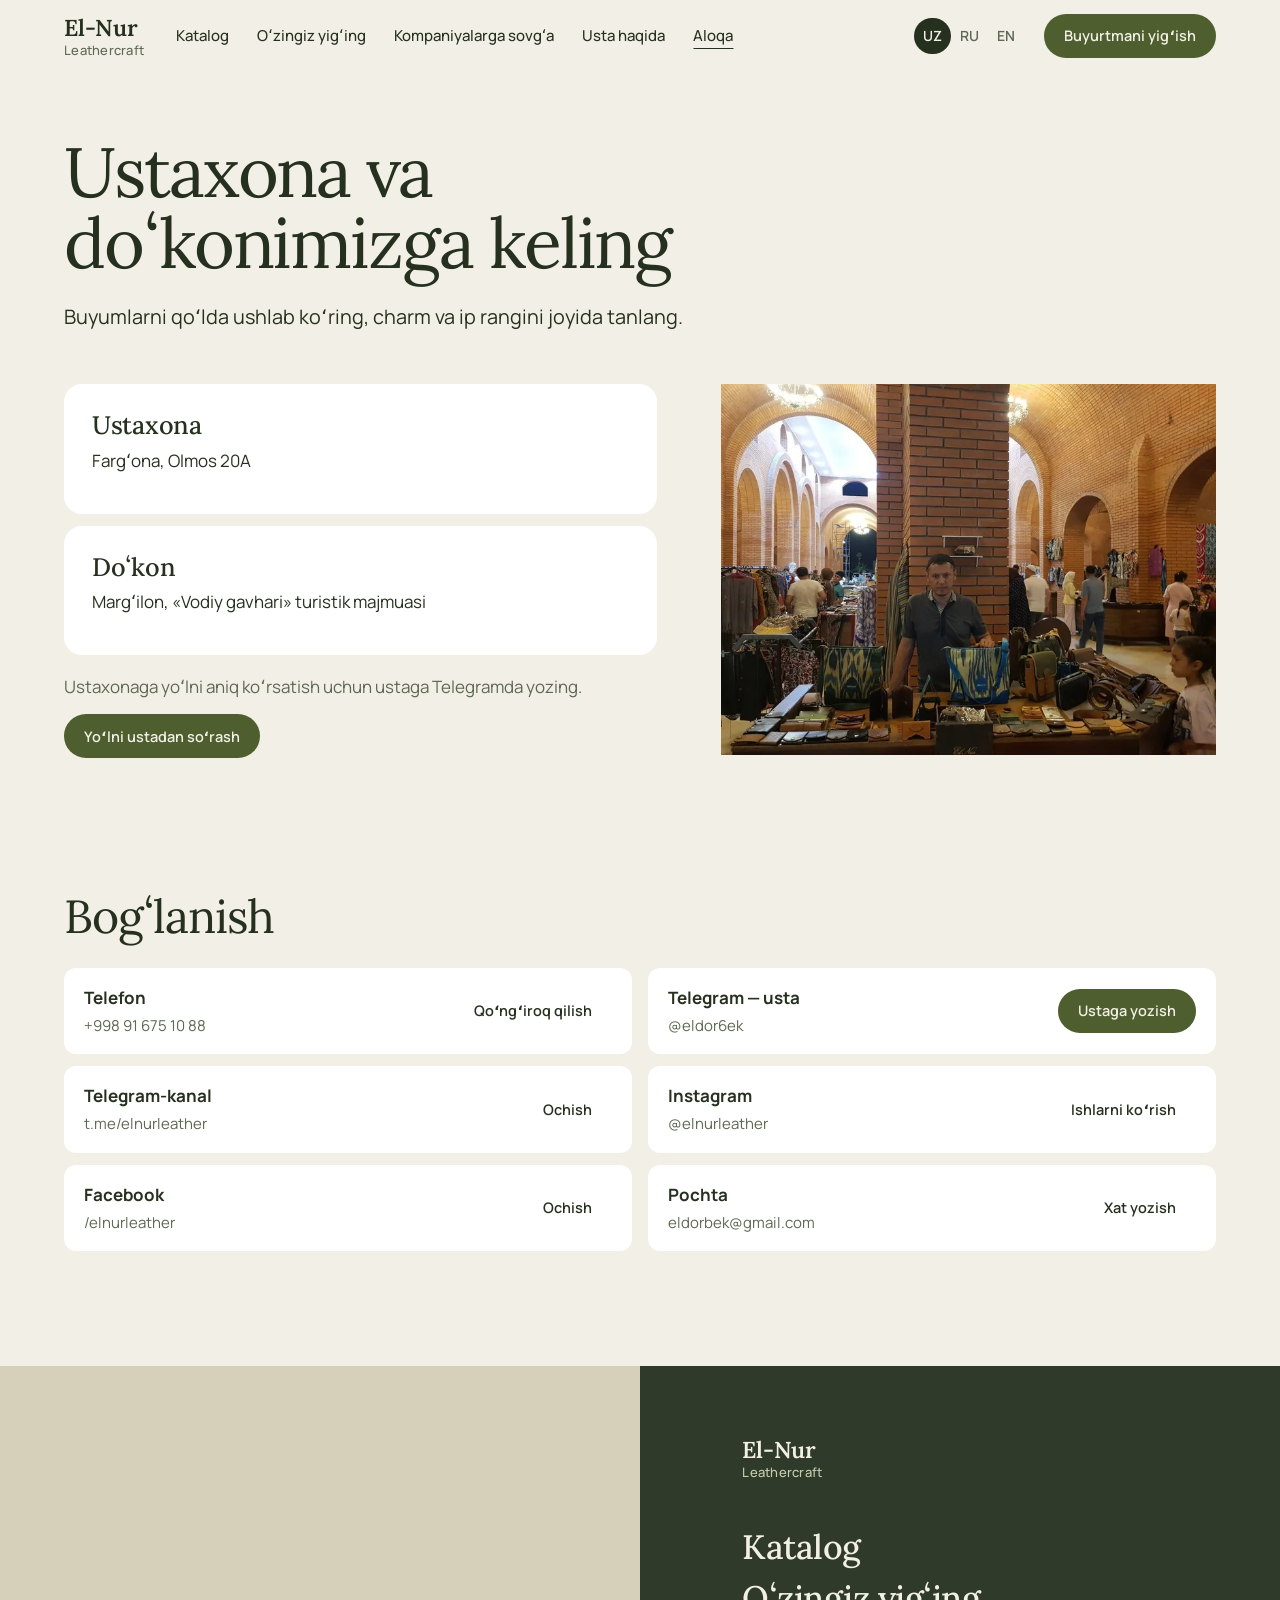
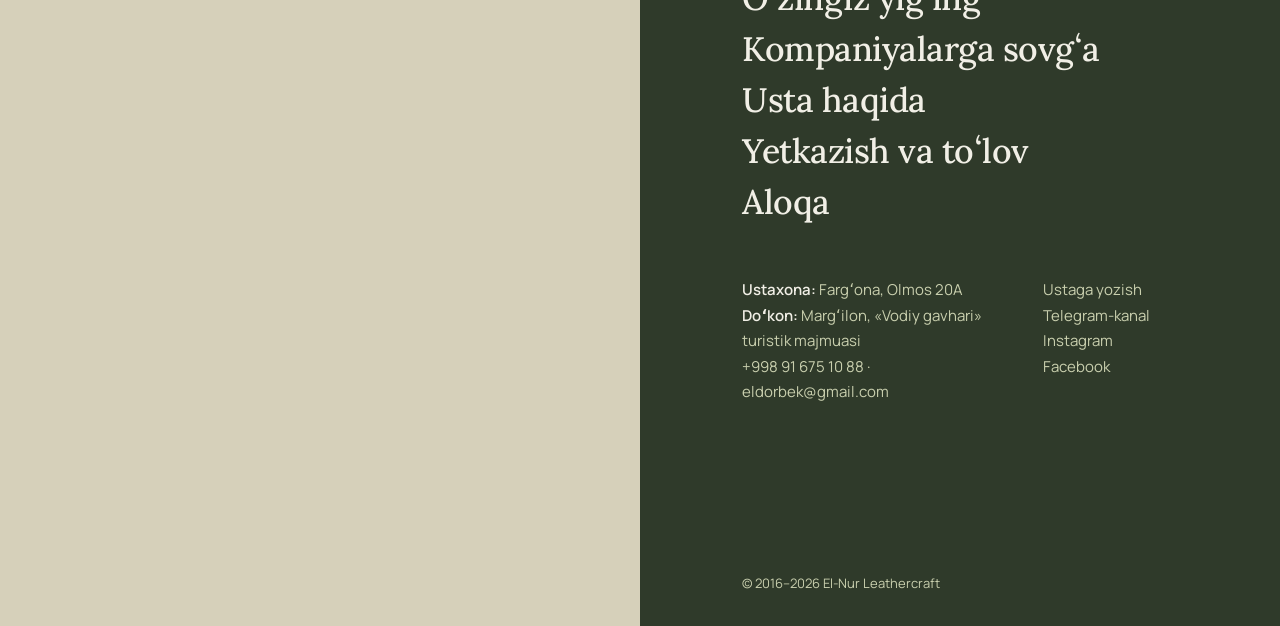
==== commit 11f2bf93: "Animatsiyalar yumshoqroq: bloklar sekin paydo boʻladi va yoʻqoladi, sahifalar orasida silliq oʻtish " ====
--- a/aloqa.html
+++ b/aloqa.html
@@ -14,7 +14,7 @@
 <link rel="icon" type="image/svg+xml" href="img/favicon.svg"><link rel="icon" type="image/png" sizes="48x48" href="img/favicon-48.png">
 <link rel="preconnect" href="https://fonts.googleapis.com"><link rel="preconnect" href="https://fonts.gstatic.com" crossorigin>
 <link href="https://fonts.googleapis.com/css2?family=Lora:wght@400;500;600&family=Manrope:wght@400;500;600;700&display=swap" rel="stylesheet">
-<link rel="stylesheet" href="css/style.css?v=1811c">
+<link rel="stylesheet" href="css/style.css?v=1911a">
 <script>document.documentElement.className+=" js";try{if(sessionStorage.getItem("pt")){document.documentElement.className+=" pt-in";sessionStorage.removeItem("pt")}}catch(e){}setTimeout(function(){if(!window.__mot)document.documentElement.classList.add("nomotion")},3000);</script>
 <script>window.PAGE_META={"uz":["Aloqa: ustaxona va doʻkon, Fargʻona va Margʻilon — El-Nur","Manzillar, telefon, Telegram va Instagram. Ustaxona — Fargʻona, Olmos 20A; doʻkon — Margʻilon, «Vodiy gavhari»."],"ru":["Контакты: мастерская и магазин, Фергана и Маргилан — El-Nur","Адреса, телефон, Telegram и Instagram. Мастерская — Фергана, ул. Олмос, 20А; магазин — Маргилан, «Водий гавхари»."],"en":["Visit Us: Workshop and Shop in Fergana and Margilan — El-Nur","Addresses, phone, Telegram and Instagram. Workshop: Olmos 20A, Fergana; shop: Vodiy Gavhari, Margilan."]};</script>
 <script type="application/ld+json">{"@context":"https://schema.org","@graph":[{"@type":"LocalBusiness","@id":"https://rakhmatmir.github.io/elnur-leather/#workshop","name":"El-Nur Leathercraft","url":"https://rakhmatmir.github.io/elnur-leather/","image":"https://rakhmatmir.github.io/elnur-leather/img/og.jpg","telephone":"+998916751088","address":{"@type":"PostalAddress","streetAddress":"Olmos 20A","addressLocality":"Fargʻona","addressCountry":"UZ"},"sameAs":["https://www.instagram.com/elnurleather/","https://www.facebook.com/elnurleather","https://t.me/elnurleather","https://t.me/eldor6ek"]},{"@type":"LocalBusiness","@id":"https://rakhmatmir.github.io/elnur-leather/#shop","name":"El-Nur Leathercraft","url":"https://rakhmatmir.github.io/elnur-leather/","image":"https://rakhmatmir.github.io/elnur-leather/img/og.jpg","telephone":"+998916751088","address":{"@type":"PostalAddress","streetAddress":"«Vodiy gavhari» turistik majmuasi","addressLocality":"Margʻilon","addressCountry":"UZ"},"sameAs":["https://www.instagram.com/elnurleather/","https://t.me/elnurleather"]}]}</script>
@@ -79,10 +79,10 @@
 </footer>
 <div class="fab"><a class="tg" data-link="master" href="#" data-aria="fab.tg" aria-label="Ustaga Telegramda yozish"><svg viewBox="0 0 24 24" fill="none" stroke="currentColor" stroke-width="1.7" stroke-linejoin="round" aria-hidden="true"><path d="M21 4L3 11.2l6.3 2.3L18 7.5l-6.6 7.2 7.1 5.3L21 4z"/></svg></a></div>
 <div class="pt" aria-hidden="true"></div>
-<script src="js/i18n.js?v=1811c" defer></script>
-<script src="js/config.js?v=1811c" defer></script>
-<script src="js/products.js?v=1811c" defer></script>
-<script src="js/main.js?v=1811c" defer></script>
-<script src="js/motion.js?v=1811c" defer></script>
+<script src="js/i18n.js?v=1911a" defer></script>
+<script src="js/config.js?v=1911a" defer></script>
+<script src="js/products.js?v=1911a" defer></script>
+<script src="js/main.js?v=1911a" defer></script>
+<script src="js/motion.js?v=1911a" defer></script>
 </body>
 </html>
--- a/css/style.css
+++ b/css/style.css
@@ -7,6 +7,7 @@
   --r:18px; --header:72px; --bar:72px; --m:clamp(16px,5vw,80px); --gap:24px; --sec:clamp(72px,9vw,140px);
   --serif:"Lora",Georgia,serif; --sans:"Manrope",system-ui,-apple-system,"Segoe UI",sans-serif;
   --out:cubic-bezier(.16,1,.3,1);
+  --soft:cubic-bezier(.22,.61,.36,1);
 }
 *{box-sizing:border-box;margin:0;padding:0}
 html{-webkit-text-size-adjust:100%;scroll-behavior:smooth;scroll-padding-top:calc(var(--header) + 16px)}
@@ -81,29 +82,33 @@
 .btn-sm{min-height:44px;padding:10px 20px;font-size:14.5px}
 
 /* ---------- движение ---------- */
-.js:not(.nomotion) .rv{opacity:0;transform:translateY(var(--ry,26px));transition:opacity .85s var(--out) var(--d,0ms),transform .95s var(--out) var(--d,0ms)}
+.js:not(.nomotion) .rv{opacity:0;transform:translateY(var(--ry,22px));transition:opacity 1.1s var(--soft) 0ms,transform 1.2s var(--soft) 0ms}
+.js:not(.nomotion) .rv.in{transition:opacity 1.7s var(--soft) var(--d,0ms),transform 1.9s var(--soft) var(--d,0ms)}
 .js:not(.nomotion) .rv.in{opacity:1;transform:none}
 .cur{display:block;position:relative;overflow:hidden;background:var(--ph)}
 .cur img{width:100%;height:100%;object-fit:cover}
-.js:not(.nomotion) .cur img{clip-path:inset(100% 0 0 0);scale:1.22;transition:clip-path 1.05s cubic-bezier(.7,0,.2,1) var(--d,0ms),scale 1.5s var(--out) var(--d,0ms),transform .7s var(--out)}
+.js:not(.nomotion) .cur img{clip-path:inset(100% 0 0 0);scale:1.16;opacity:0;transition:clip-path 1.2s var(--soft),scale 1.4s var(--soft),opacity 1.1s var(--soft),transform .9s var(--soft)}
+.js:not(.nomotion) .cur.in img{opacity:1;transition:clip-path 1.9s cubic-bezier(.65,0,.25,1) var(--d,0ms),scale 2.6s var(--soft) var(--d,0ms),opacity 1.4s var(--soft) var(--d,0ms),transform .9s var(--soft)}
 .js:not(.nomotion) .cur.in img{clip-path:inset(0 0 0 0);scale:1}
-.js:not(.nomotion) .cur-hero img{clip-path:inset(0 100% 0 0);scale:1.35;transition-duration:1.5s,2.1s,.7s}
+.js:not(.nomotion) .cur-hero img{clip-path:inset(0 100% 0 0);scale:1.25}
+.js:not(.nomotion) .cur-hero.in img{transition-duration:2.4s,3.2s,1.6s,.9s}
 .js:not(.nomotion) .cur[data-par] img{scale:1.3}
 .js:not(.nomotion) .cur[data-par].in img{scale:1.1}
 .nomotion .cur[data-par] img{scale:1.1}
 @media (hover:hover){a.cur:hover img,.pc-link:hover .cur img,.panel:hover .cur img{transform:scale(1.045)}}
-.pt{position:fixed;inset:0;z-index:999;background:var(--dark);transform:translateY(100%);visibility:hidden;pointer-events:none}
-.pt.on{visibility:visible;transform:none;transition:transform .38s cubic-bezier(.7,0,.2,1)}
-.pt-in .pt{visibility:visible;transform:none}
-.pt.out{visibility:visible;transform:translateY(-100%);transition:transform .45s cubic-bezier(.7,0,.2,1)}
+.pt{position:fixed;inset:0;z-index:999;background:var(--bg);opacity:0;visibility:hidden;pointer-events:none}
+.pt.on{visibility:visible;opacity:1;transition:opacity .7s var(--soft)}
+.pt-in .pt{visibility:visible;opacity:1}
+.pt.out{visibility:visible;opacity:0;transition:opacity 1s var(--soft)}
 @media (prefers-reduced-motion:no-preference){
   @view-transition{navigation:auto}
-  ::view-transition{background:var(--dark)}
-  ::view-transition-old(root){animation:vt-out .32s cubic-bezier(.7,0,.2,1) both}
-  ::view-transition-new(root){animation:vt-in .45s var(--out) both}
-}
-@keyframes vt-out{to{opacity:0;transform:translateY(-14px)}}
-@keyframes vt-in{from{opacity:0;transform:translateY(18px)}}
+  ::view-transition{background:var(--bg)}
+  ::view-transition-group(root){animation-duration:1.1s}
+  ::view-transition-old(root){animation:vt-out .75s cubic-bezier(.4,0,.2,1) both}
+  ::view-transition-new(root){animation:vt-in 1.1s cubic-bezier(.22,.61,.36,1) .25s both}
+}
+@keyframes vt-out{to{opacity:0;transform:translateY(-8px)}}
+@keyframes vt-in{from{opacity:0;transform:translateY(12px)}}
 .toast{position:fixed;left:50%;bottom:24px;z-index:80;max-width:min(92vw,460px);background:var(--dark);color:var(--on-dark);padding:14px 20px;border-radius:14px;font-size:15px;line-height:1.4;opacity:0;transform:translate(-50%,16px);pointer-events:none;transition:opacity .3s,transform .4s var(--out)}
 .toast.on{opacity:1;transform:translate(-50%,0)}
 
